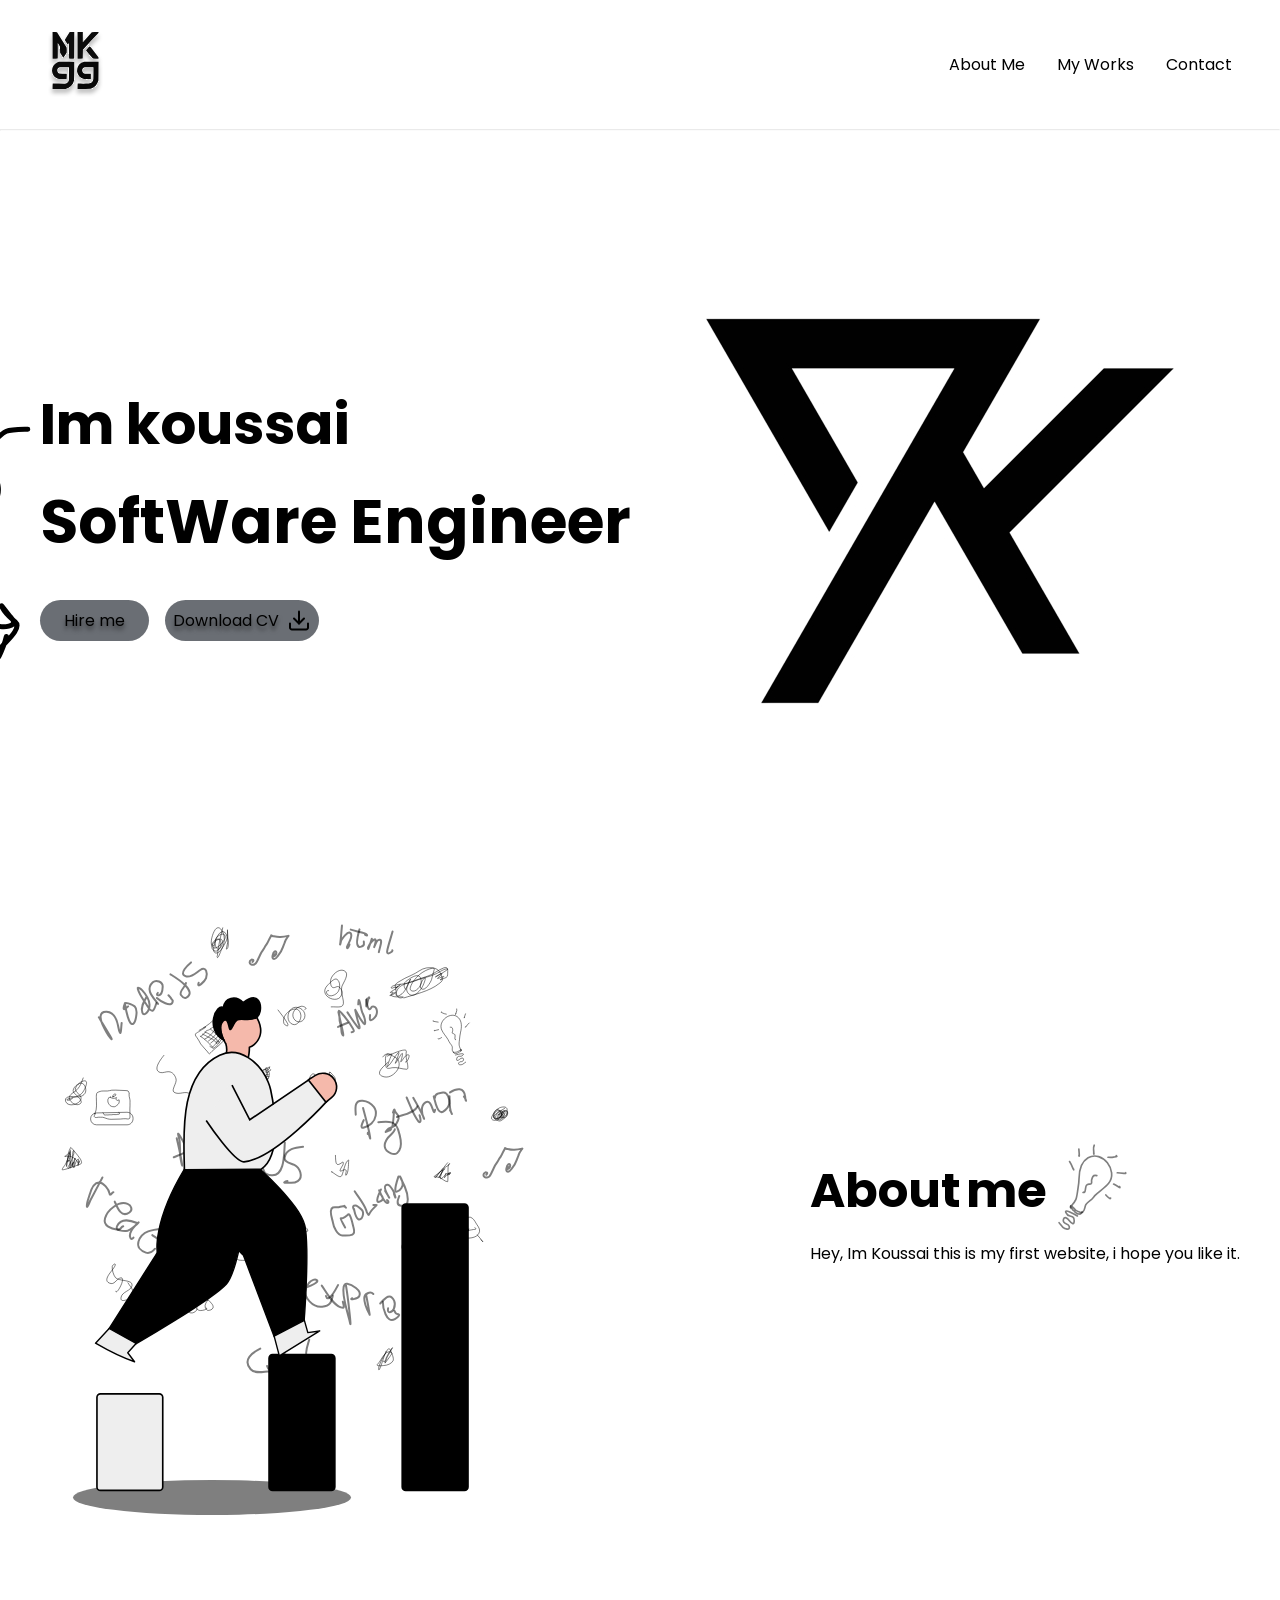
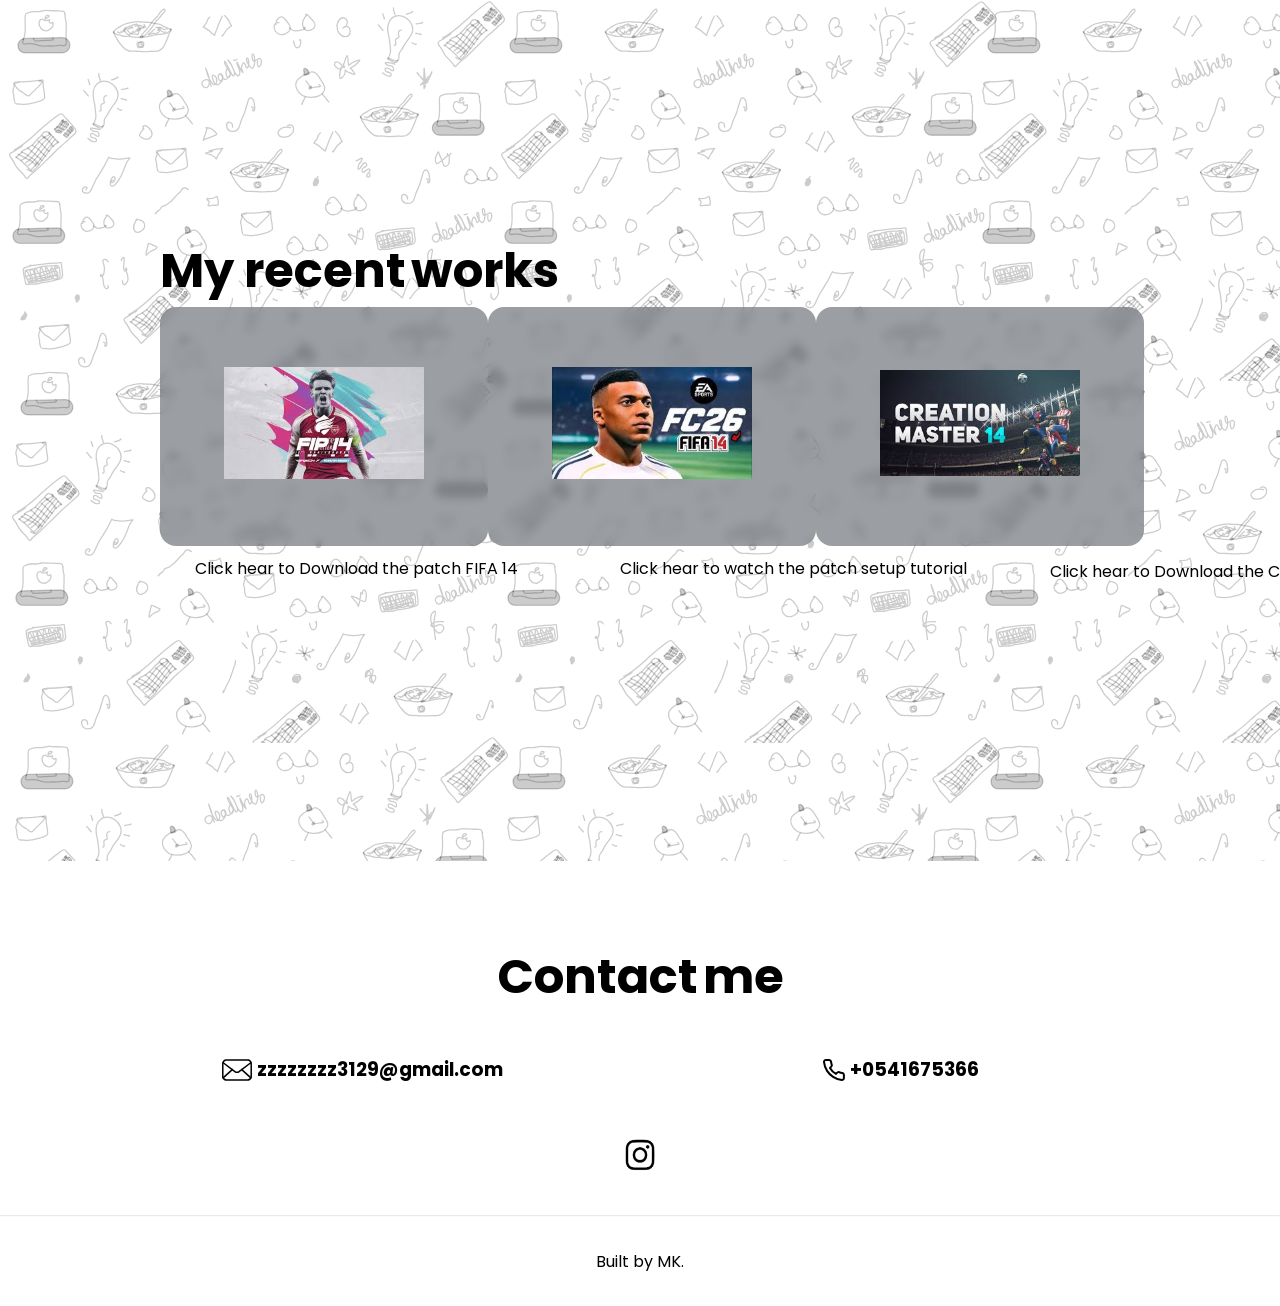
==== index.html @ cc695482 "Add files via upload" ====
<!DOCTYPE html>
<html lang="en">
<head>
    <meta charset="UTF-8" />
    <meta name="viewport" content="width=device-width, initial-scale=1.0" />
    <link rel="stylesheet" href="styles.css" />
    <title>Document</title>
</head>
<body>

    <header>
        <img src="assets/svg/logo.svg" alt="MusaabK99 logo" />
        <nav class="navigation">
            <ul>
                <li><a href="#AboutMe">About Me</a></li>
                <li><a href="#myworks">My Works</a></li>
                <li><a href="#contactMe">Contact</a></li>
            </ul>
        </nav>
    
    </header>
    <hr />

    <section class="hero">
        <img class="arrow" src="assets/svg/arrow.svg" alt="arrow" />
        <div class="heroSub">
          <h1 class="name">Im koussai</h1>
          <h1 class="title">SoftWare Engineer</h1>
          <div class="heroBtns">
            <a class="hireMe" href="#contactMe">Hire me</a>
            <a class="cv" href="assets/Koussai CV.pdf" download>Download CV
              <img src="assets/svg/download.svg" alt="download button"
            /></a>
          </div>
        </div>
        <img src="hero.png" alt="hero image" class="heroImg" />


     
    </section>

    <section class="AboutMe" id="AboutMe">
        <img 
          src="assets/svg/AboutMe.svg"
          alt="AboutMe image"
          class="AboutMeIng"
        />  
        <div class="textContainer">
            <div class="textTitle">
                <h1 class="koki">About</h1>
                <h1 class="za3im">me</h1>
                <img src="assets/svg/lightbulb.svg" alt="ligh" class="light" />
            </div>
            <p class="AboutMePar">
                Hey, Im Koussai this is my first website, i hope you like it.
            </p>
        </div>
    </section>


    <section class="works" id="myworks">
        <div class="worksContainer">
            <div class="projectTitle">
             <h1 class="aboutName">My recent</h1>
             <h1 class="aboutTitle">works</h1>
            </div>
            <ul>
                <li>
                    <a href="https://pastelink.net/z5bintfk" target="_blank"
                      ><img src="downloa.jpg" alt="downloa"
                    /></a>
                </li>
                <li>
                    <a href="https://youtu.be/4DzIxuyQPZE" target="_blank"><img src="download.jpg" alt="download" /></a>
                </li>
                <li>
                    <a href="https://www.mediafire.com/file/uy2mwy7cy74a40w/Creation_Master_15_Ultimate.rar/file" target="_blank"><img src="images.jpg" alt="images" /></a>
                </li>
            </ul>
        </div>
        <p class="daya">
            Click hear to Download the patch FIFA 14
        </p>
        <p class="koussai">
            Click hear to watch the patch setup tutorial
        </p>
        <p class="sop">
            Click hear to Download the Creation Master 15
        </p>

    </section>


    <section class="contactContainer" id="contactMe">
        <div class="contactTitle">
            <h1 class="aboutName">Contact</h1>
            <h1 class="aboutTitle">me</h1>
        </div>
        <div class="contact">
            <div class="emailAndPhone">
                <img src="assets/svg/Email.svg" alt="email logo" />
                <a href="mailto:zzzzzzzz3129@gmail,com"
                  ><h3>zzzzzzzz3129@gmail.com</h3></a
                >
            </div>
            <div class="emailAndPhone">
               <img src="assets/svg/phone.svg" alt="phone logo" />
               <h3>+0541675366</h3>
            </div>
        </div>
        <div class="socialMedia">
            <a
              href="https://www.instagram.com/mk_99_99_99/?utm_source=ig_web_button_share_sheet"
              target="_blank"
              ><img src="instagrame.png" alt="my instagram account"
            /></a>
        </div>
    </section>
    <hr />
    <footer>
        <p>Built by MK.</p>
    </footer>

    
</body>
</html>
---- styles.css ----
@import url('https://fonts.googleapis.com/css2?family=Poppins:wght@700&display=swap');


* {
    margin: 0;
    padding: 0;
    box-sizing: border-box;
    scroll-behavior: smooth;
    font-family: "poppins", serif;
  }
  
body {
    background-color: white;
}


header {
    display: flex;
    justify-content: space-between;
    align-items: center;
    margin: 2rem auto;
    padding: 0 0.5rem;
    max-width: 1200px;
  }

.navigation ul{
  display: flex;
  list-style-type: none;
  gap: 2rem

}

.navigation a {
  text-decoration: none;
  color: black;
}

.navigation a:hover {
  color: gray;
}

hr{
  opacity: 20%;
}


.hero {
  display: flex;
  justify-content: space-between;
  align-items: center;
  margin: 5rem auto;
  max-width: 1200px;
}

.arrow {
  position: absolute;
  transform: translateX(-5.5rem) translateY(2rem);
}

.heroSub {
  display: flex;
  flex-direction: column;
  gap: 0.5rem;
}

.name {
  font-size: 3.5rem;
  color: black;
}

.title {
  font-size: 3.85rem;
  color: black;
}

.heroBtns {
  display: flex;
  gap: 1rem;
  margin-top: 1.5rem;
}

.hireMe {
  background-color: rgba(57, 62, 70, 0.75);
  color: black;
  border-radius: 24px;
  text-decoration: none;
  padding: 0.5rem 1.5rem;
  text-shadow: 0px 4px 4px rgba(0, 0, 0, 0.5);
}

.cv {
  background-color: rgba(57, 62, 70, 0.75);
  color: black;
  border-radius: 24px;
  text-decoration: none;
  padding: 0.5rem;
  text-shadow: 0px 4px 4px rgba(0, 0, 0, 0.5);
  display: flex;
  align-items: center;
  gap: 0.5rem;
  backdrop-filter: blur(4px);
}


.AboutMe {
  display: flex;
  justify-content: space-between;
  align-items: center;
  margin: 5rem auto;
  max-width: 1200px;
  gap: 10rem;
}

.textContainer {
  display: flex;
  flex-direction: column;
}

.textTitle {
  display: flex;
  align-items: center;
  gap: 5px;
  font-size: 2rem;
}

.works {
  background-image: url("assets/svg/background.svg");
  padding: 10rem 10rem;
  margin: 5rem 0rem;
}

.worksContainer {
  display: flex;
  flex-direction: column;
  justify-content: space-around;
  align-items: left;
  margin: 5rem auto;
  max-width: 1200px;
}

.projectTitle {
  display: flex;
  align-items: center;
  justify-content: left;
  gap: 5px;
  font-size: 2rem;
}

.works  ul {
  display: flex;
  list-style-type: none;
  align-items: center;
  justify-content: space-between;
}

.works li {
  border-radius: 16px;
  background-color: rgba(57, 62, 70, 0.5);
  backdrop-filter: blur(4px);
  padding: 1rem 4rem;
}

.works li img {
  width: 200px;
  height: 200px;
  object-fit: contain;
  transition: transform 0.2s;
}

.works li :hover {
  transform: scale(1.5);
}

.daya {
  position: relative;
  top: -70px;
  left: 35px;
}

.koussai {
  position: relative;
  top: -95px;
  left: 460px;
}

.sop {
  position: relative;
  top: -117px;
  left: 890px;
}

.contactContainer {
  display: flex;
  flex-direction: column;
  align-items: center;
  justify-content: space-around;
  gap: 2rem;
  margin: 2rem auto;
  max-width: 1200px;
}

.contactTitle {
  display: flex;
  align-items: center;
  justify-content: center;
  gap: 5px;
  margin-bottom: 10px;
  font-size: 2rem;
}

.contact {
  display: flex;
  align-items: center;
  justify-content: center;
  margin-right: 5rem;
  gap: 20rem;
}

.contact h3, .contact a {
  color: #000000;
  text-decoration: none;
}

.emailAndPhone {
  display: flex;
  align-items: center;
  justify-content: center;
  gap: 5px;
}

.socialMedia {
  align-items: center;
  justify-content: center;
  gap: 3rem;
}

.socialMedia a {
  display: contents;
  align-items: center;
  justify-content: center;
  border-radius: 100px;
  background-color: rgba(57, 62, 70, 0.5);
  backdrop-filter: blur(4px);
  padding: 1rem;
}

.socialMedia img {
  width: 100px;
  height: 60px;
}

footer {
  color: black;
  padding: 2rem;
  text-align: center;
}


@media (max-width: 1023px) {
  header {
    margin-left: 1rem;
    margin-right: 1rem;
  }
  .hero {
    display: flex;
    flex-direction: column;
    align-items: center;
    gap: 1rem;
    width: 100%;
    text-align: center;
    margin-left: 1px;
  }
  .heroImg {
    width: 100%;
    max-width: 400px;
  }
  .name, .title {
    font-size: 2rem;
  }
  .arrow {
    display: none;
  }
  .aboutMe {
    display: flex;
    flex-direction: column;
    align-items: center;
    gap: 1rem;
  }
  .textContainer {
    align-items: center;
    margin: 0rem 5rem;
    gap: 2rem;
  }
  .aboutName, .aboutTitle {
    font-size: 2rem;
  }
  .light {
    width: 60px;
  }
  .herolmg,
  .aboutMelmg {
    width: 100%;
    max-width: 400px;
  } 
  .works {
    padding: 0;
  }
  .worksContainer {
    padding: 2rem 1rem;
    gap: 3rem;
  }
  .projectTitle {
    margin-left: 1rem;
  }
  .works ul {
    flex-direction: flex;
    flex-direction: column;
    gap: 2rem;
  }
  .contactContainer {
    margin: 2rem 1rem;
    gap: 2rem;
  }
  .contact {
    flex-direction: column;
    gap: 1rem;
    margin-right: 0;
  }

  .hero,
  .aboutMe,
  .worksContainer,
  .contactContainer {
    display: flex;
    flex-direction: column;
    align-items: center;
  }

  img {
    width: 100%;
    max-width: 400px;
  }
  
  .koussai {
    position: relative;
    left: 20px;
    top: -405px;
  }

  .sop {
    position: relative;
    left: 15px;
    top: -160px;
  }

  .daya {
    position: relative;
    top: -650px;
  }

  .AboutMePar {
    position: relative;
    left: -620px;
    top: 220px;
  }

 .koki {
   position: relative;
   left: -620px;
   top: -230px;
 }

 .za3im {
  position: relative;
   left: -620px;
   top: -230px;
 }

 .light {
  position: relative;
    left: -620px;
    top: -230px;
 }
}
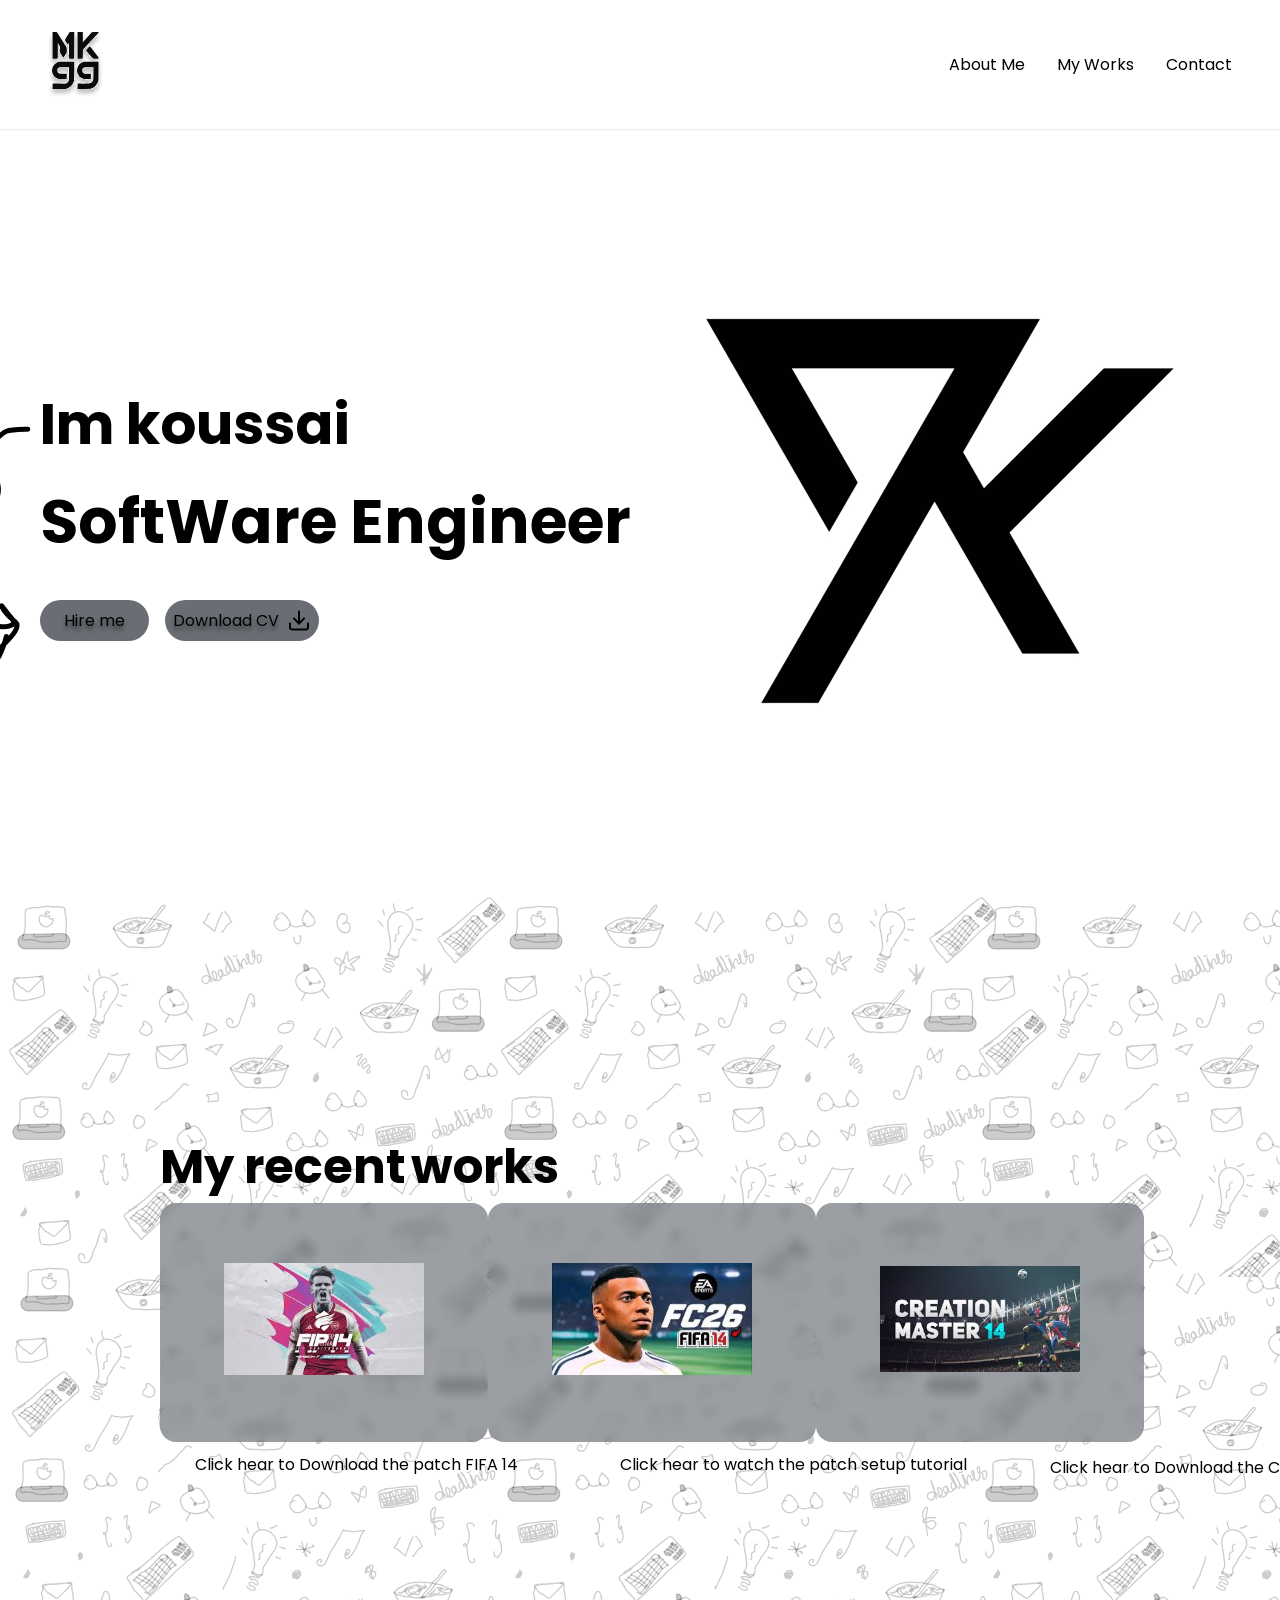
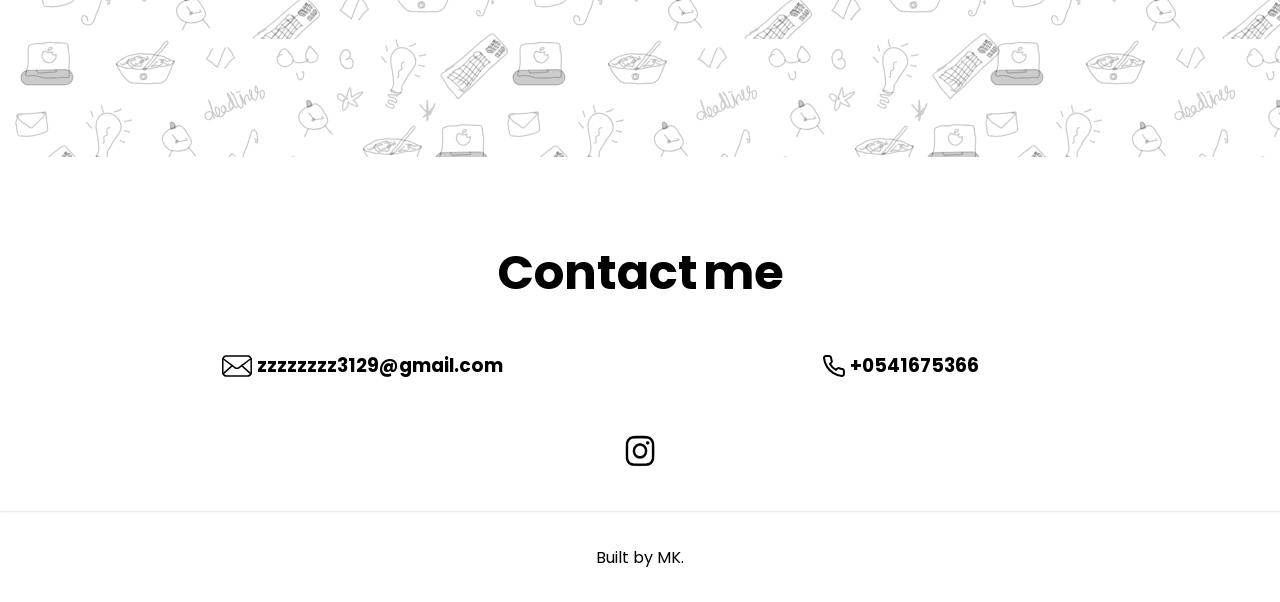
==== commit 0cd86f1e: "Add files via upload" ====
--- a/index.html
+++ b/index.html
@@ -66,15 +66,75 @@
             </div>
             <ul>
                 <li>
-                    <a href="https://pastelink.net/z5bintfk" target="_blank"
-                      ><img src="downloa.jpg" alt="downloa"
-                    /></a>
+                    <a href="#" onclick="openAdThenDownload(event,'https://www.profitablecpmratenetwork.com/xh4199qha?key=85e1ba99dec90e46ff9cf280a194f7fd','https://pastelink.net/z5bintfk')">
+                      <img src="downloa.jpg" alt="downloa">
+                    </a>
+
+                    <script>
+                        function openAdThenDownload(e, adLink,downloadLink) {
+                            e.preventDefault();
+
+                            let count = localStorage.getItem("clickCount") || 0;
+                            count++;
+
+                            if (count == 1) {
+                                window.open(adLink, "_blank");
+                            } else {
+
+                                window.open(downloadLink, "_blank");
+                                count = 0;
+                            }
+                            localStorage.setItem("clickCount", count);
+                        }
+                    </script>
+
                 </li>
                 <li>
-                    <a href="https://youtu.be/4DzIxuyQPZE" target="_blank"><img src="download.jpg" alt="download" /></a>
+                    <a herf="#" onclick="openAdThenDownload(event,'https://www.profitablecpmratenetwork.com/xh4199qha?key=85e1ba99dec90e46ff9cf280a194f7fd','https://youtu.be/4DzIxuyQPZE')">
+                        <img src="download.jpg" alt="download">
+                    </a>
+                    
+                    <script>
+                        function openAdThenDownload(e, adLink, downloadLink) {
+                            e.preventDefault();
+
+                            let count = localStorage.getItem("clickCount") || 0;
+                            count++;
+
+                            if (count == 1) {
+                                window.open(adLink, "_blank");
+                            } else {
+
+                                window.open(downloadLink, "_blank");
+                                count = 0;
+                            }
+                            localStorage.setItem("clickCount", count);
+                        }
+                    </script>
+
                 </li>
                 <li>
-                    <a href="https://www.mediafire.com/file/uy2mwy7cy74a40w/Creation_Master_15_Ultimate.rar/file" target="_blank"><img src="images.jpg" alt="images" /></a>
+                    <a herf="#" onclick="openAdThenDownload(event,'https://www.profitablecpmratenetwork.com/xh4199qha?key=85e1ba99dec90e46ff9cf280a194f7fd','https://www.mediafire.com/file/uy2mwy7cy74a40w/Creation_Master_15_Ultimate.rar/file')">
+                        <img src="images.jpg" alt="images">
+                    </a>
+                    
+                    <script>
+                        function openAdThenDownload(e, adLink, downloadLink) {
+                            e.preventDefault();
+
+                            let count = localStorage.getItem("clickCount") || 0;
+                            count++;
+
+                            if (count == 1) {
+                                window.open(adLink, "_blank");
+                            } else {
+
+                                window.open(downloadLink, "_blank");
+                                count = 0;
+                            }
+                            localStorage.setItem("clickCount", count);
+                        }
+                    </script>
                 </li>
             </ul>
         </div>
--- a/styles.css
+++ b/styles.css
@@ -11,6 +11,9 @@
   
 body {
     background-color: white;
+    margin: 0;
+    padding: 0;
+    overflow-x: hidden;
 }
 
 
@@ -103,7 +106,7 @@
 
 
 .AboutMe {
-  display: flex;
+  display: none;
   justify-content: space-between;
   align-items: center;
   margin: 5rem auto;
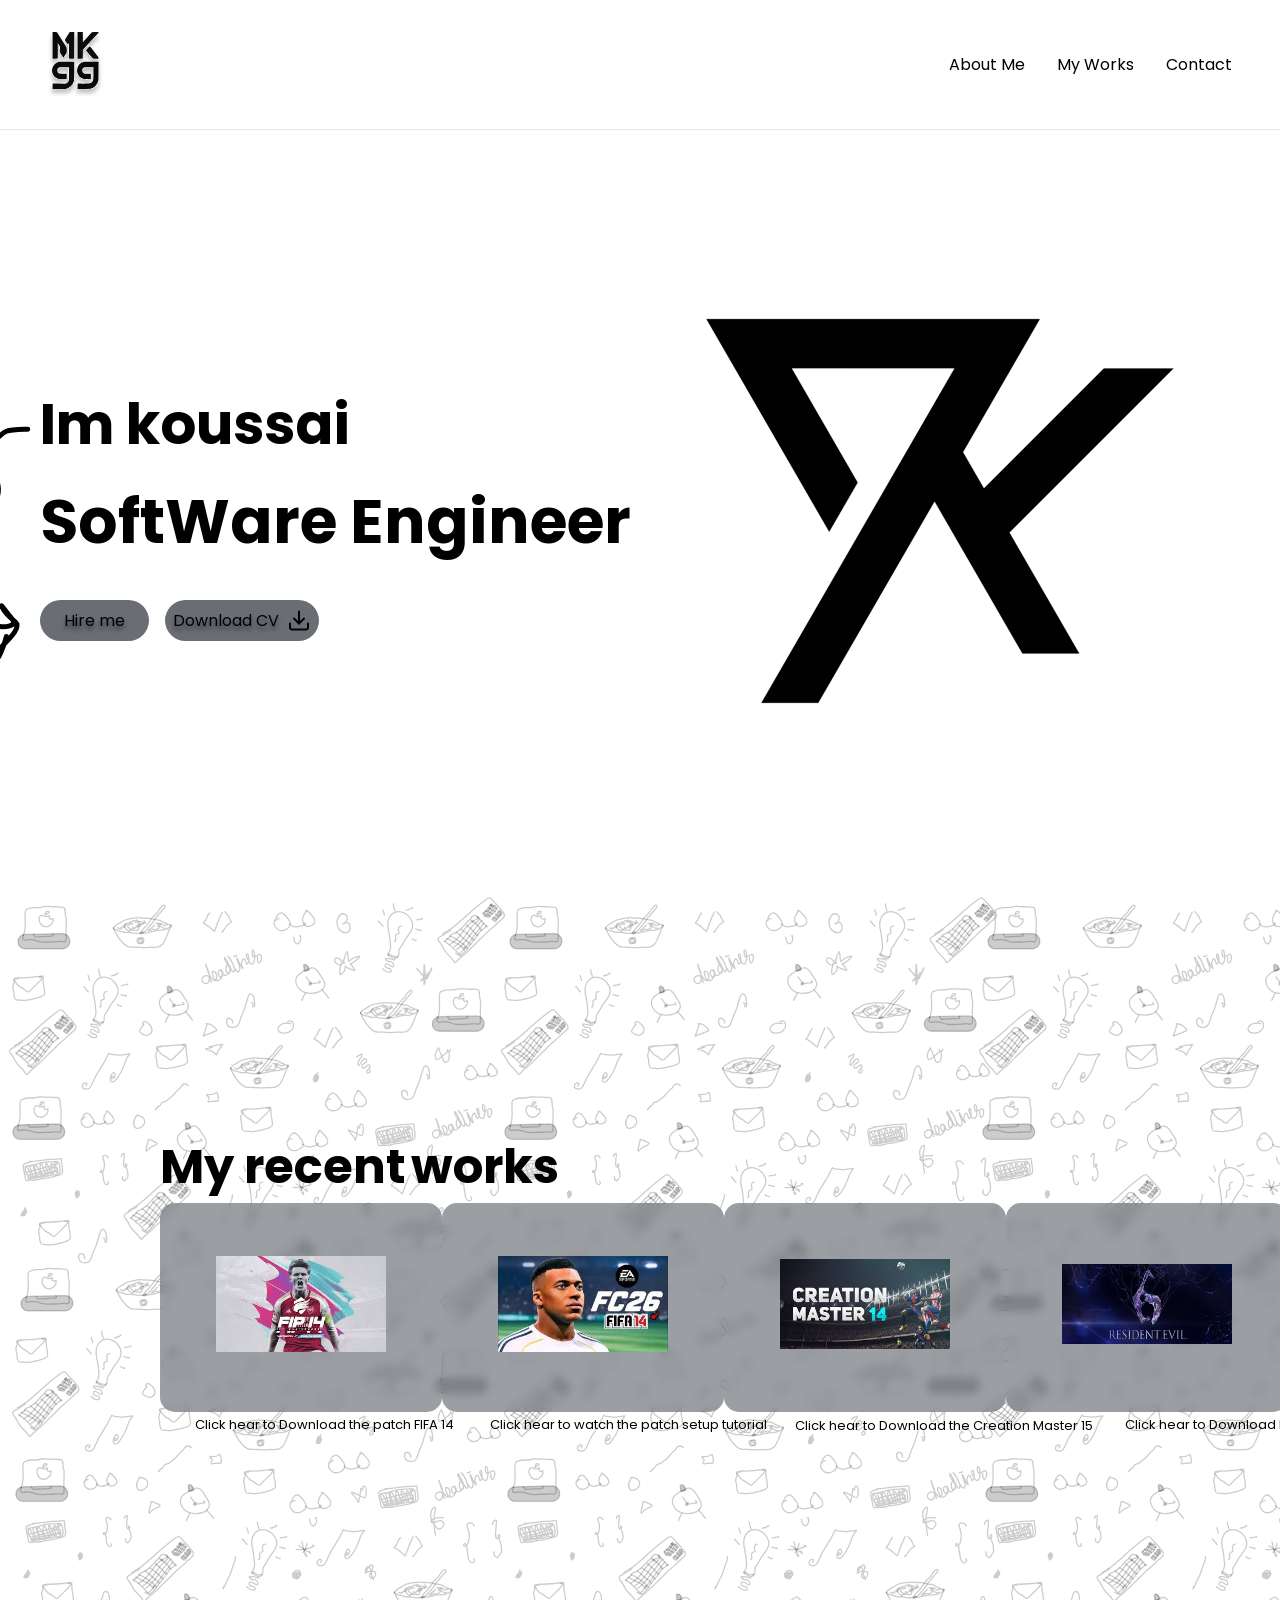
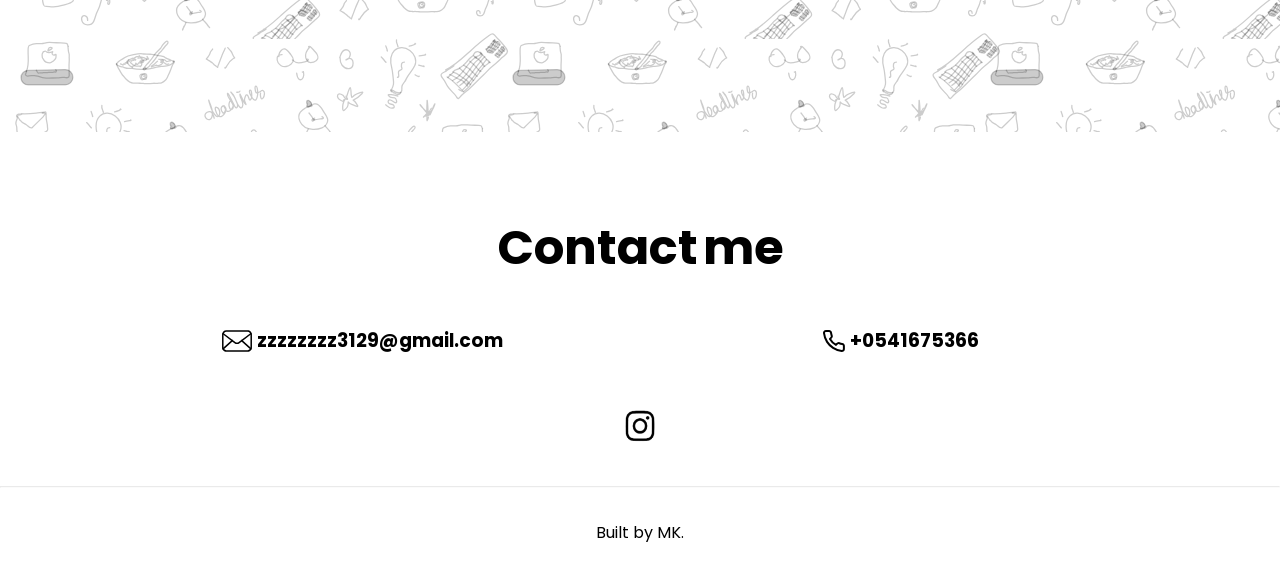
==== commit b4da951f: "Add files via upload" ====
--- a/index.html
+++ b/index.html
@@ -136,6 +136,33 @@
                         }
                     </script>
                 </li>
+                <li>
+                    <a herf="#" onclick="openAdThenDownload(event,'https://www.profitablecpmratenetwork.com/xh4199qha?key=85e1ba99dec90e46ff9cf280a194f7fd','https://pcgd.net/dRDXHWWA4ZdgY5t/file','https://pcgd.net/wtnrMsocDBGLcrD/file')">
+                        <img src="koussai.jpg" alt="images">
+                    </a>
+                
+                    <script>
+                        function openAdThenDownload(e, adLink, downloadLink) {
+                            e.preventDefault();
+
+                            let count = localStorage.getItem("clickCount") || 0;
+                            count++;
+
+                            if (count == 1) {
+                                window.open(adLink, "_blank");
+                            }    
+                            else if (count == 2) {
+                                window.open(downloadLink, "_blank");
+                            }
+                            else if (count == 3) {
+                                window.open('https://pcgd.net/wtnrMsocDBGLcrD/file', "_blank");
+                                count = 0;
+                            }
+
+                            localStorage.setItem("clickCount", count);
+                        }
+                    </script>
+                </li>
             </ul>
         </div>
         <p class="daya">
@@ -146,6 +173,9 @@
         </p>
         <p class="sop">
             Click hear to Download the Creation Master 15
+        </p>
+        <p class="iyad">
+            Click hear to Download Residnte evil 6
         </p>
 
     </section>
--- a/styles.css
+++ b/styles.css
@@ -136,10 +136,11 @@
   display: flex;
   flex-direction: column;
   justify-content: space-around;
-  align-items: left;
   margin: 5rem auto;
   max-width: 1200px;
 }
+ 
+
 
 .projectTitle {
   display: flex;
@@ -157,15 +158,15 @@
 }
 
 .works li {
-  border-radius: 16px;
+  border-radius: 15px;
   background-color: rgba(57, 62, 70, 0.5);
   backdrop-filter: blur(4px);
-  padding: 1rem 4rem;
+  padding: 1rem 3.5rem;
 }
 
 .works li img {
-  width: 200px;
-  height: 200px;
+  width: 170px;
+  height: 170px;
   object-fit: contain;
   transition: transform 0.2s;
 }
@@ -176,20 +177,23 @@
 
 .daya {
   position: relative;
-  top: -70px;
+  top: -77px;
   left: 35px;
+  font-size: 13px;
 }
 
 .koussai {
   position: relative;
-  top: -95px;
-  left: 460px;
+  top: -97px;
+  right: -330px;
+  font-size: 13px;
 }
 
 .sop {
   position: relative;
-  top: -117px;
-  left: 890px;
+  top: -116px;
+  left: 635px;
+  font-size: 13px;
 }
 
 .contactContainer {
@@ -258,6 +262,12 @@
   text-align: center;
 }
 
+.iyad {
+  position: relative;
+  top: -137px;
+  font-size: 13px;
+  left: 965px;
+}
 
 @media (max-width: 1023px) {
   header {
@@ -384,4 +394,5 @@
     left: -620px;
     top: -230px;
  }
-}
+
+}
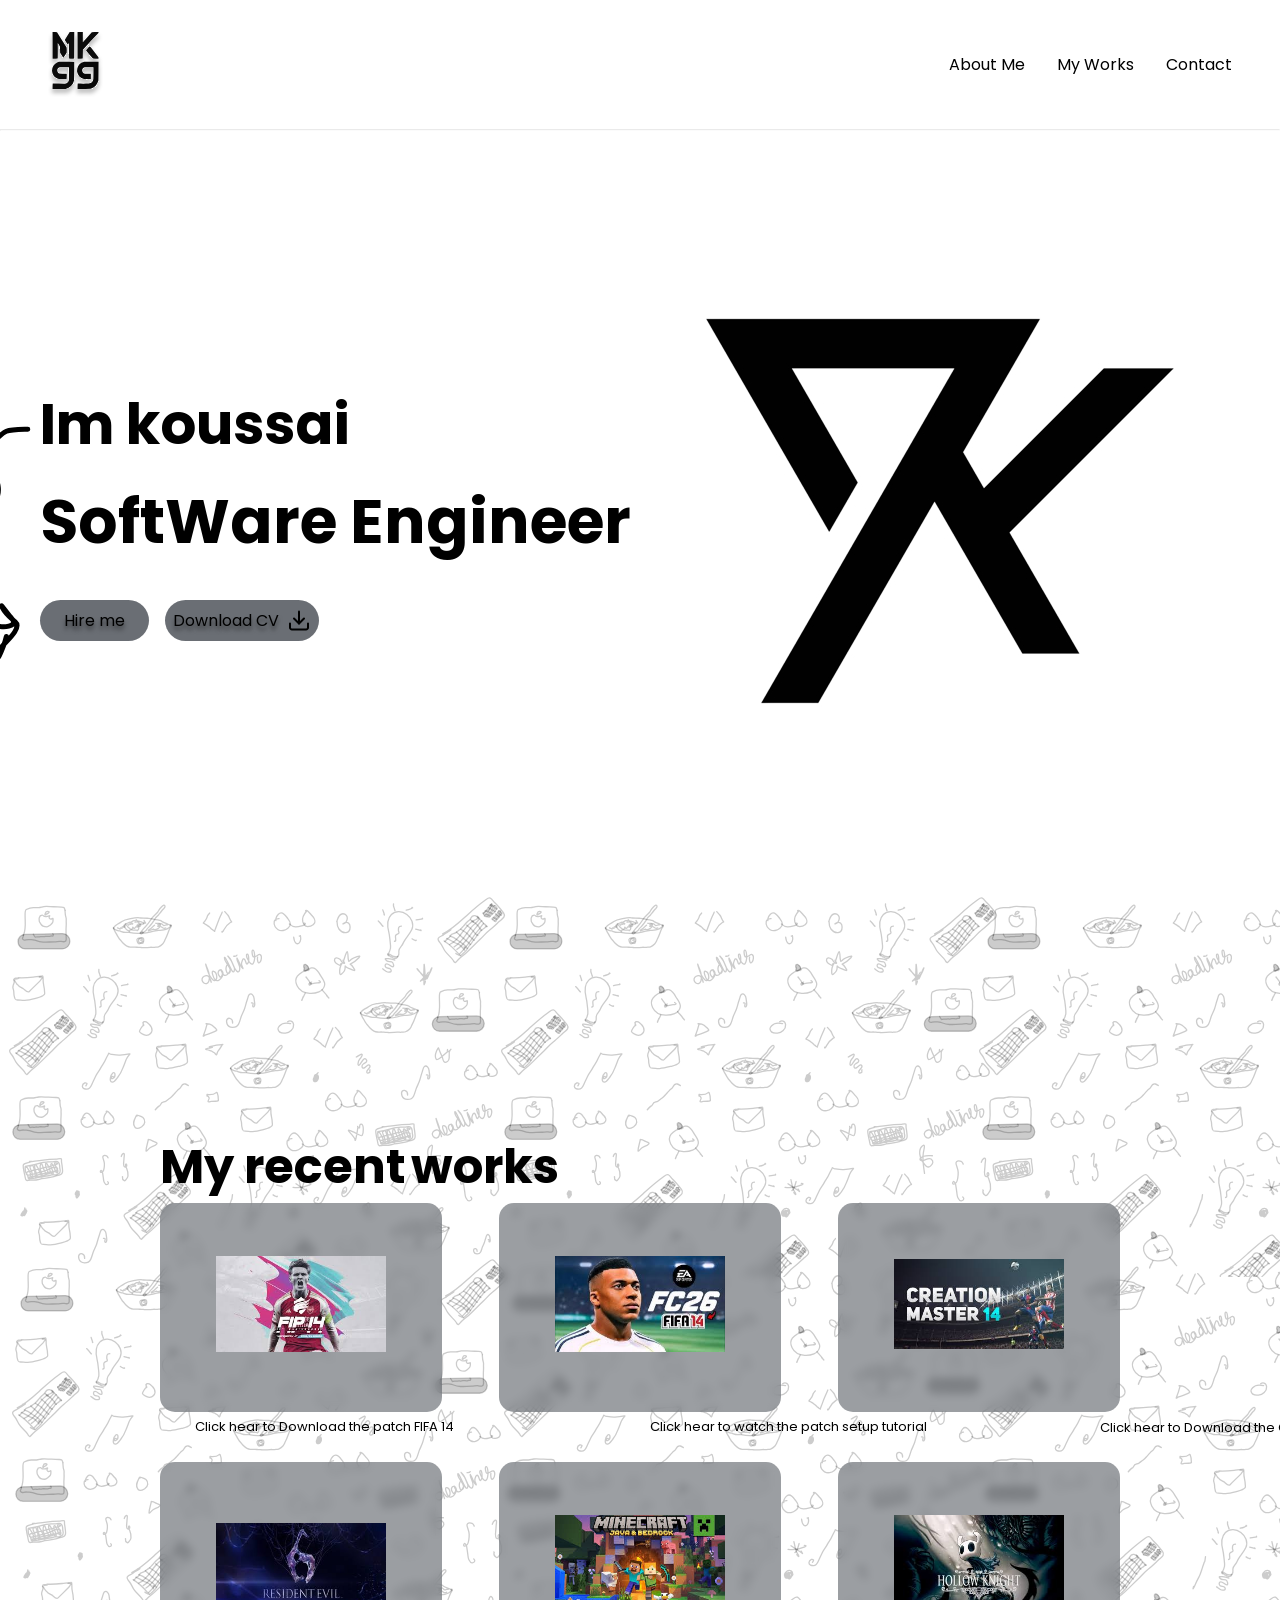
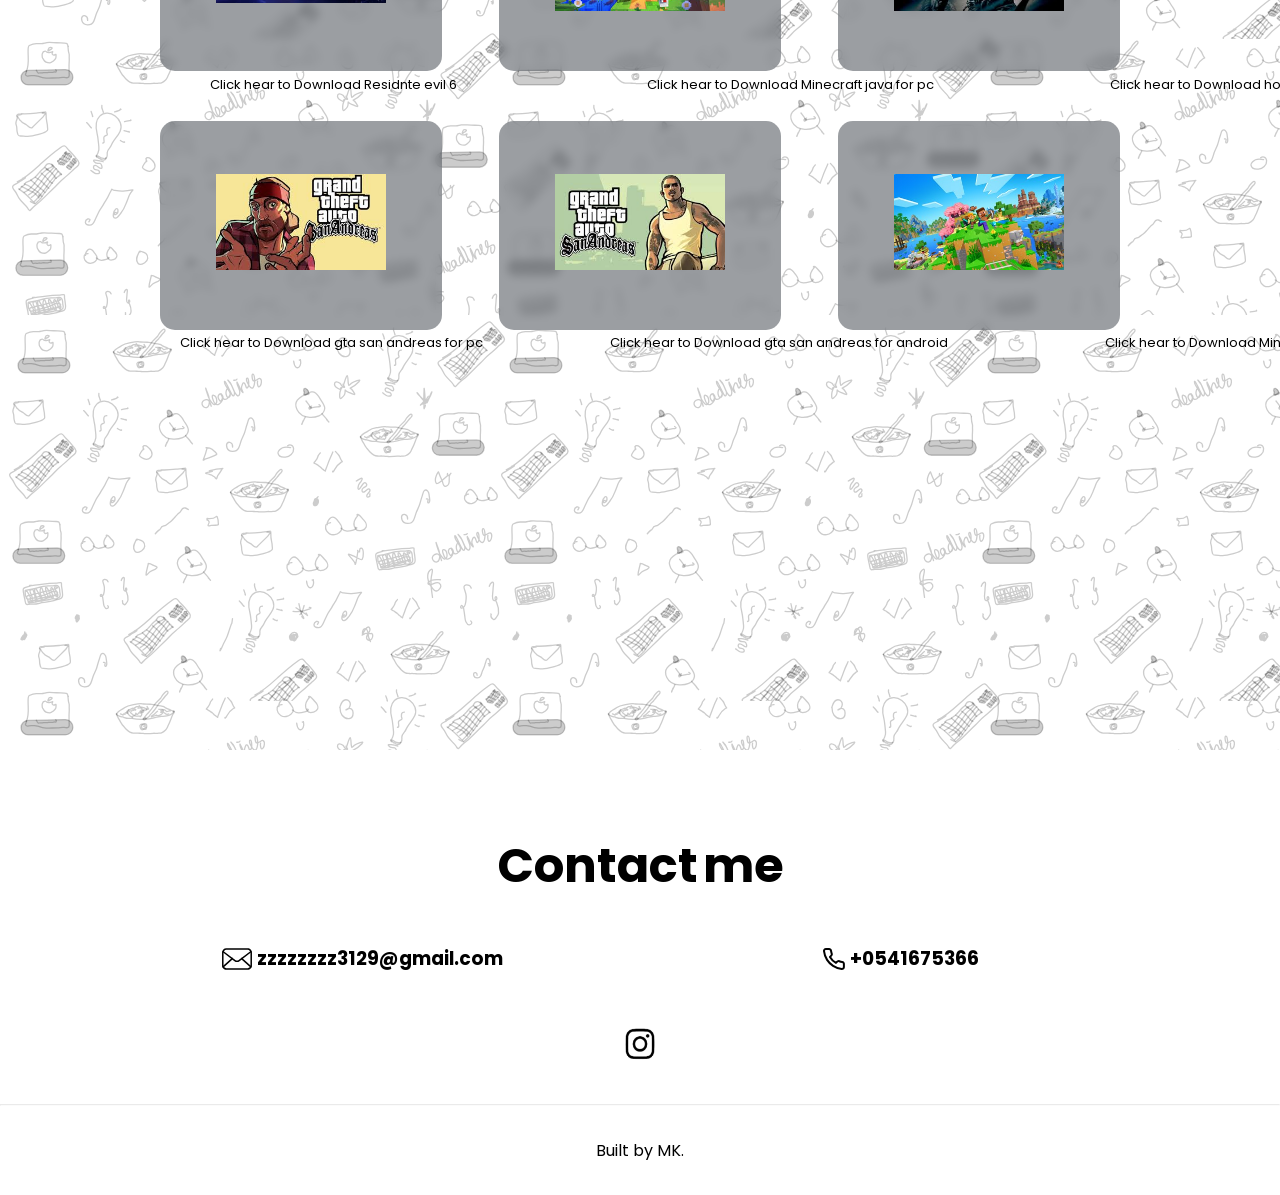
==== commit 81903fb0: "Add files via upload" ====
--- a/index.html
+++ b/index.html
@@ -163,6 +163,121 @@
                         }
                     </script>
                 </li>
+                <li>
+                    <a herf="#" onclick="openAdThenDownload(event,'https://www.profitablecpmratenetwork.com/xh4199qha?key=85e1ba99dec90e46ff9cf280a194f7fd','https://dl1.tlauncher.org/f.php?f=files%2FTLauncher-Installer-1.9.5.1.exe')">
+                        <img src="mama.jpg" alt="mama">
+                    </a>
+                
+                    <script>
+                        function openAdThenDownload(e, adLink, downloadLink) {
+                            e.preventDefault();
+
+                            let count = localStorage.getItem("clickCount") || 0;
+                            count++;
+
+                            if (count == 1) {
+                                window.open(adLink, "_blank");
+                            } else {
+
+                                window.open(downloadLink, "_blank");
+                                count = 0;
+                            }
+                            localStorage.setItem("clickCount", count);
+                        }
+                    </script>
+                </li>
+                <li>
+                    <a herf="#" onclick="openAdThenDownload(event,'https://www.profitablecpmratenetwork.com/xh4199qha?key=85e1ba99dec90e46ff9cf280a194f7fd','https://pcgd.net/vXYF9QmuScYGl1h/file')">
+                        <img src="appa.jpg" alt="appa">
+                    </a>
+                
+                    <script>
+                        function openAdThenDownload(e, adLink, downloadLink) {
+                            e.preventDefault();
+
+                            let count = localStorage.getItem("clickCount") || 0;
+                            count++;
+
+                            if (count == 1) {
+                                window.open(adLink, "_blank");
+                            } else {
+
+                                window.open(downloadLink, "_blank");
+                                count = 0;
+                            }
+                            localStorage.setItem("clickCount", count);
+                        }
+                    </script>
+                </li>
+                <li>
+                    <a herf="#" onclick="openAdThenDownload(event,'https://www.profitablecpmratenetwork.com/xh4199qha?key=85e1ba99dec90e46ff9cf280a194f7fd','https://pcgd.net/eMqlMR6ntoI9MFL/file')">
+                        <img src="baba.jpg" alt="baba">
+                    </a>
+                
+                    <script>
+                        function openAdThenDownload(e, adLink, downloadLink) {
+                            e.preventDefault();
+
+                            let count = localStorage.getItem("clickCount") || 0;
+                            count++;
+
+                            if (count == 1) {
+                                window.open(adLink, "_blank");
+                            } else {
+
+                                window.open(downloadLink, "_blank");
+                                count = 0;
+                            }
+                            localStorage.setItem("clickCount", count);
+                        }
+                    </script>
+                </li>
+                <li>
+                    <a herf="#" onclick="openAdThenDownload(event,'https://www.profitablecpmratenetwork.com/xh4199qha?key=85e1ba99dec90e46ff9cf280a194f7fd','https://files.apkdlink.com/gtasanandreas/gtasanandreas-2.11.264.apk')">
+                        <img src="aaaa.jpg" alt="aaaa">
+                    </a>
+                
+                    <script>
+                        function openAdThenDownload(e, adLink, downloadLink) {
+                            e.preventDefault();
+
+                            let count = localStorage.getItem("clickCount") || 0;
+                            count++;
+
+                            if (count == 1) {
+                                window.open(adLink, "_blank");
+                            } else {
+
+                                window.open(downloadLink, "_blank");
+                                count = 0;
+                            }
+                            localStorage.setItem("clickCount", count);
+                        }
+                    </script>
+                </li>
+                <li>
+                    <a herf="#" onclick="openAdThenDownload(event,'https://www.profitablecpmratenetwork.com/xh4199qha?key=85e1ba99dec90e46ff9cf280a194f7fd','https://files.apkdlink.com/minecraft/minecraft-minecraft-apk-latest-version-january-2026.apk')">
+                        <img src="apps.58378.14492077886571533.338a563a-86e7-47b1-b9dc-41cf411f5dcd.jpg" alt="apps">
+                    </a>
+                
+                    <script>
+                        function openAdThenDownload(e, adLink, downloadLink) {
+                            e.preventDefault();
+
+                            let count = localStorage.getItem("clickCount") || 0;
+                            count++;
+
+                            if (count == 1) {
+                                window.open(adLink, "_blank");
+                            } else {
+
+                                window.open(downloadLink, "_blank");
+                                count = 0;
+                            }
+                            localStorage.setItem("clickCount", count);
+                        }
+                    </script>
+                </li>
             </ul>
         </div>
         <p class="daya">
@@ -177,7 +292,22 @@
         <p class="iyad">
             Click hear to Download Residnte evil 6
         </p>
-
+        <p class="mama">
+            Click hear to Download Minecraft java for pc
+        </p>
+        <p class="appa">
+            Click hear to Download hollow knight for pc
+        </p>
+        <p class="baba">
+            Click hear to Download gta san andreas for pc
+        </p>
+        <p class="aaaa">
+            Click hear to Download gta san andreas for android
+        </p>
+        <p class="apps">
+            Click hear to Download Minecraft for android
+        </p>
+        
     </section>
 
 
--- a/styles.css
+++ b/styles.css
@@ -152,6 +152,8 @@
 
 .works  ul {
   display: flex;
+  flex-wrap: wrap;
+  gap: 50px;
   list-style-type: none;
   align-items: center;
   justify-content: space-between;
@@ -177,22 +179,22 @@
 
 .daya {
   position: relative;
-  top: -77px;
+  top: -593px;
   left: 35px;
   font-size: 13px;
 }
 
 .koussai {
   position: relative;
-  top: -97px;
-  right: -330px;
+  top: -613px;
+  right: -490px;
   font-size: 13px;
 }
 
 .sop {
   position: relative;
-  top: -116px;
-  left: 635px;
+  top: -632px;
+  left: 940px;
   font-size: 13px;
 }
 
@@ -264,9 +266,44 @@
 
 .iyad {
   position: relative;
-  top: -137px;
-  font-size: 13px;
-  left: 965px;
+  top: -395px;
+  font-size: 13px;
+  left: 50px;
+}
+
+.appa {
+  position: relative;
+  top: -435px;
+  font-size: 13px;
+  left: 950px;
+}
+
+.apps {
+  position: relative;
+  top: -237px;
+  font-size: 13px;
+  left: 945px;
+}
+
+.aaaa {
+  position: relative;
+  top: -217px;
+  font-size: 13px;
+  left: 450px;
+}
+
+.baba {
+  position: relative;
+  top: -197px;
+  font-size: 13px;
+  left: 20px;
+}
+
+.mama {
+  position: relative;
+  top: -415px;
+  font-size: 13px;
+  left: 487px;
 }
 
 @media (max-width: 1023px) {
@@ -356,19 +393,20 @@
   
   .koussai {
     position: relative;
-    left: 20px;
-    top: -405px;
+    left: 47px;
+    top: -1818px;
   }
 
   .sop {
     position: relative;
-    left: 15px;
-    top: -160px;
+    left: 40px;
+    top: -1595px;
   }
 
   .daya {
     position: relative;
-    top: -650px;
+    top: -2037px;
+    left: 57px;
   }
 
   .AboutMePar {
@@ -394,5 +432,40 @@
     left: -620px;
     top: -230px;
  }
-
-}
+ 
+ .iyad {
+  position: relative;
+  left: 70px;
+  top: -1375px;
+ }
+
+ .baba {
+   position: relative;
+   left: 50px;
+   top: -713px;
+ }
+
+ .mama {
+   position: relative;
+   left: 50px;
+   top: -1155px;
+ }
+
+ .apps {
+   position: relative;
+   left: 50px;
+   top: -270px;
+ }
+
+ .appa {
+   position: relative;
+   left: 55px;
+   top: -935px;
+ }
+
+ .aaaa {
+   position: relative;
+   left: 40px;
+   top: -490px;
+ }
+}
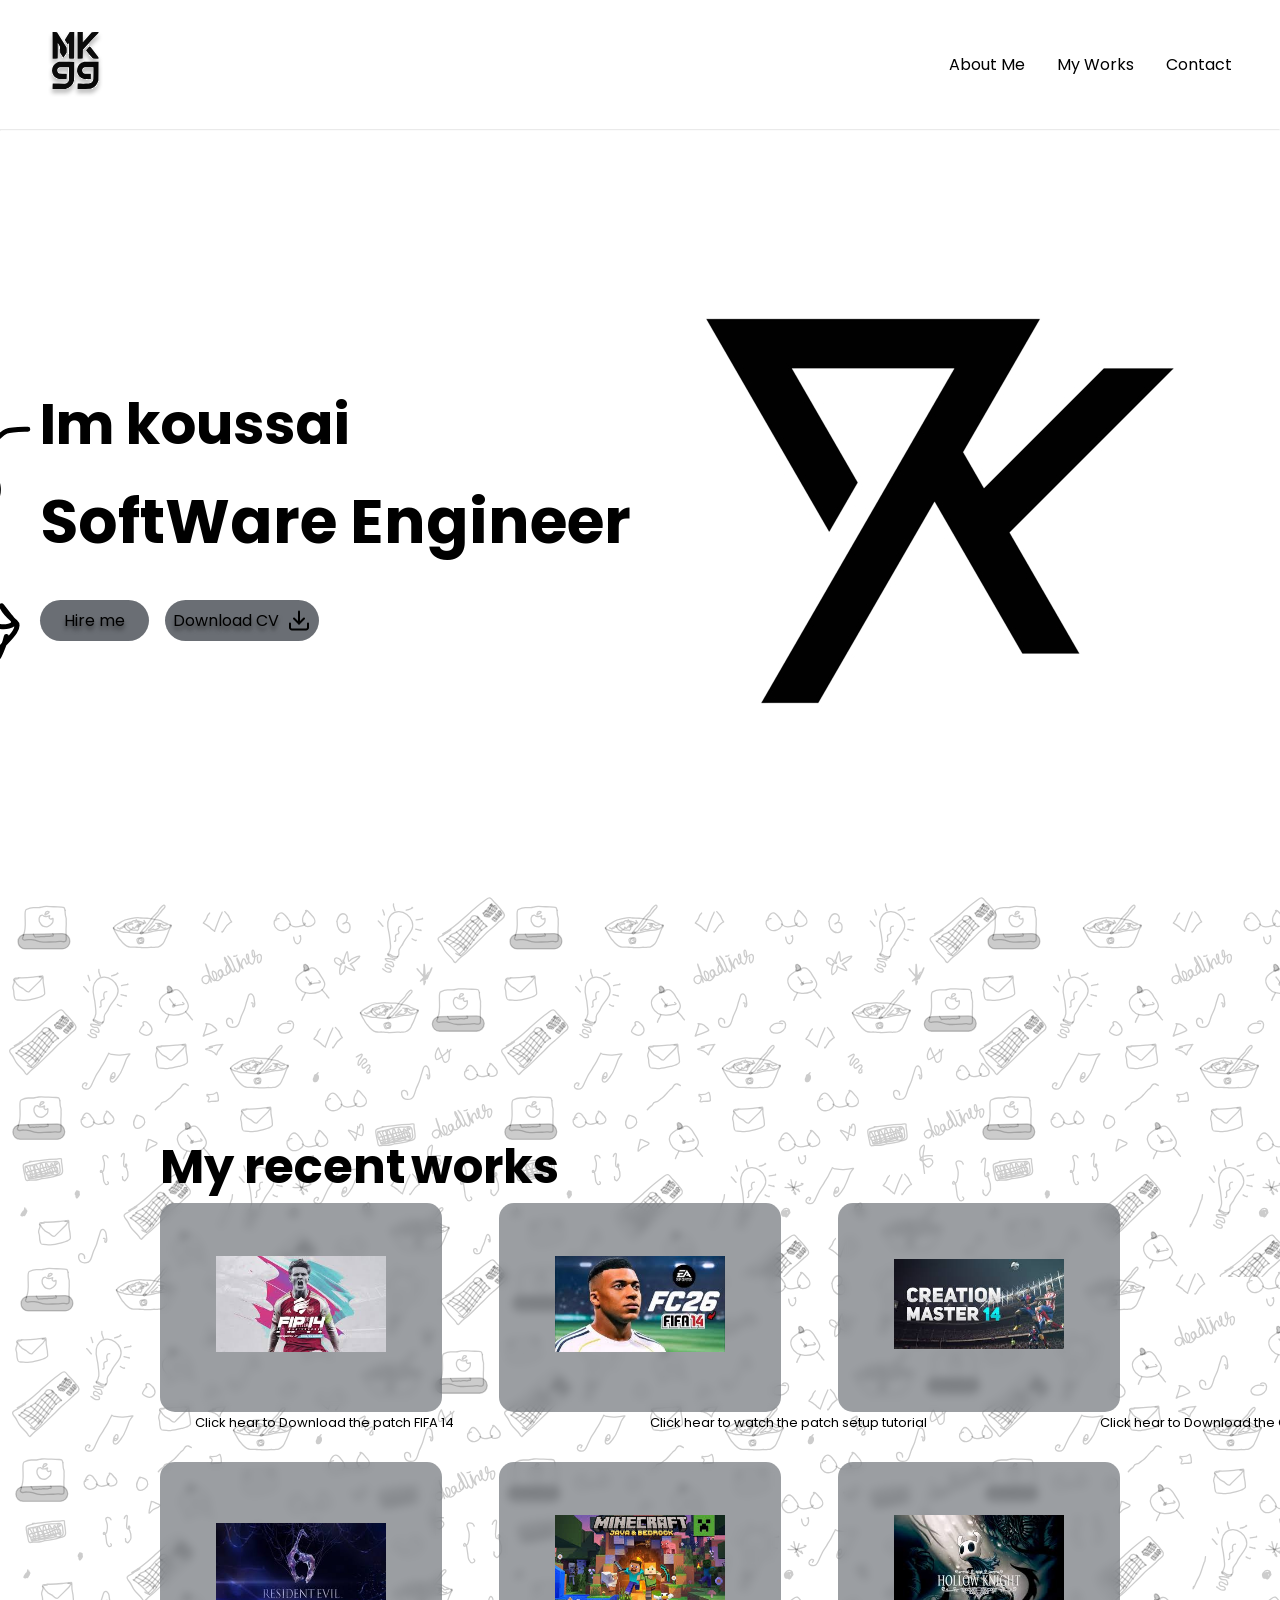
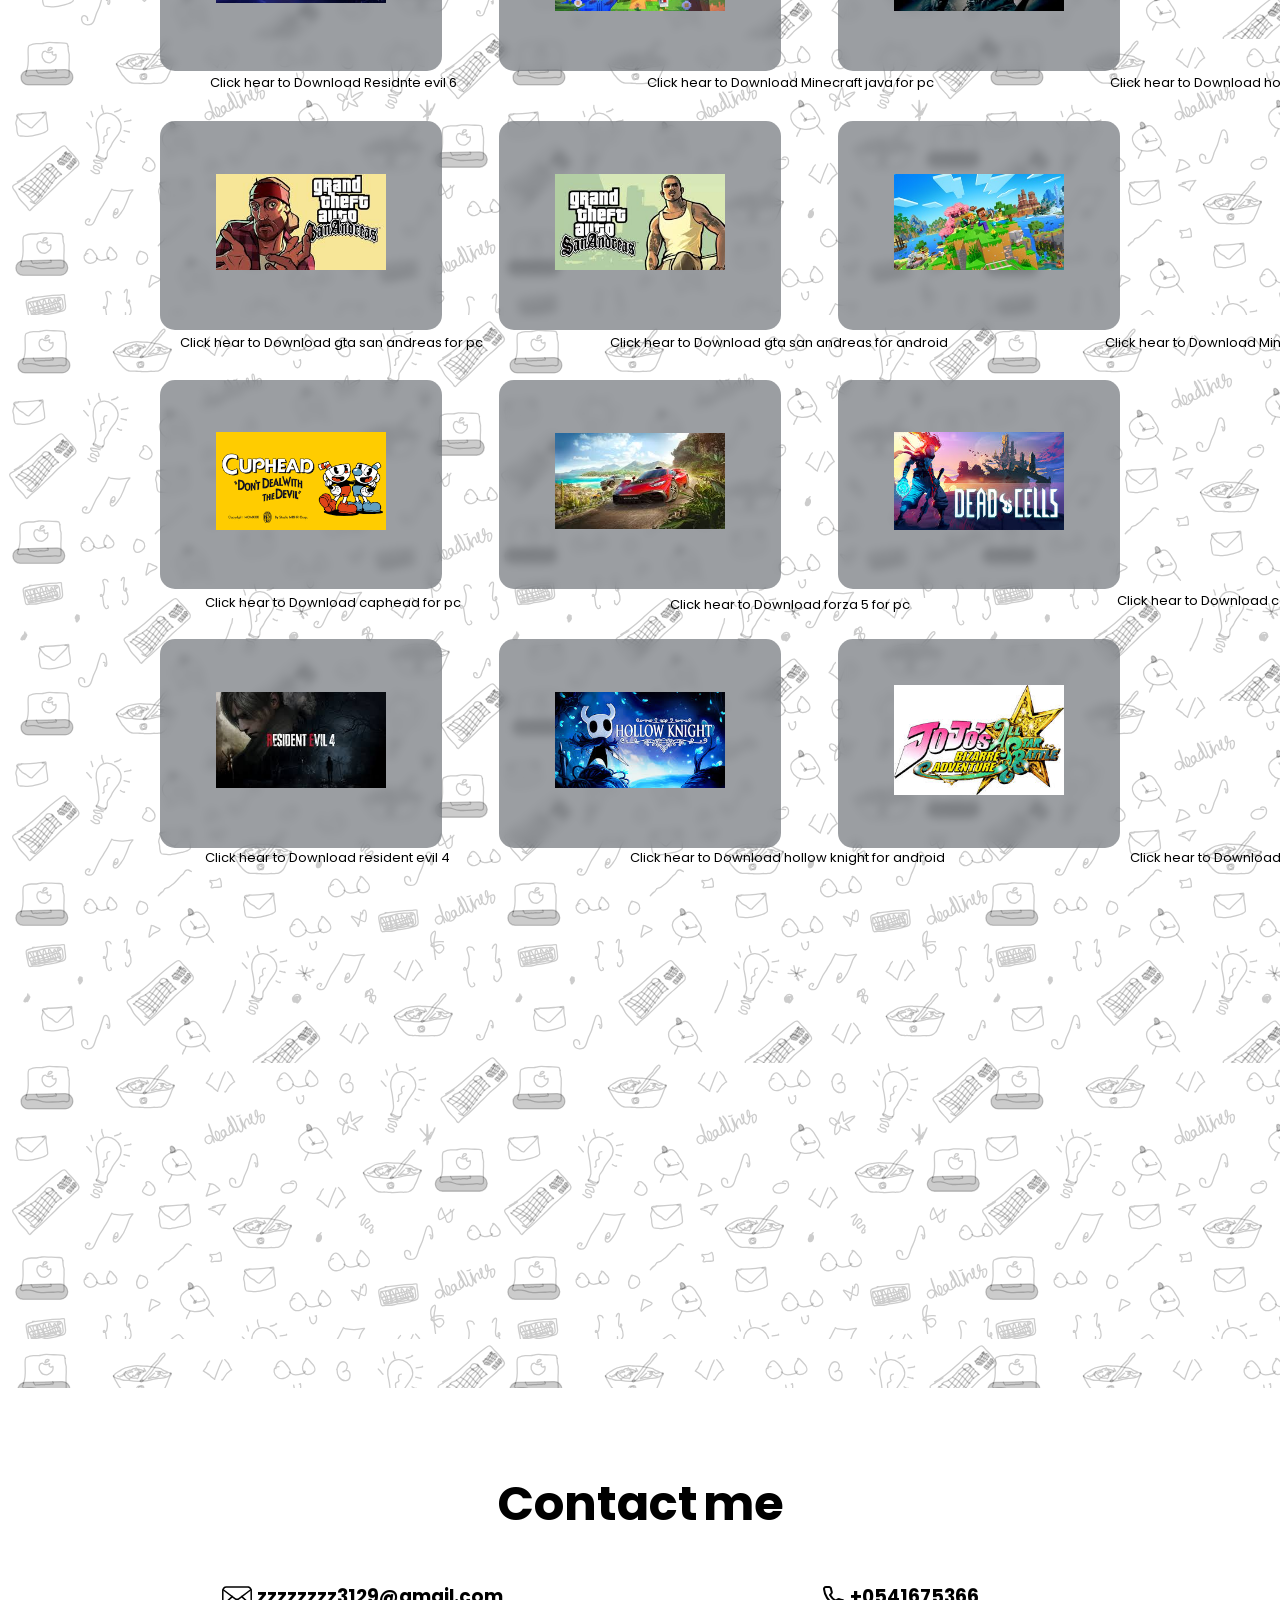
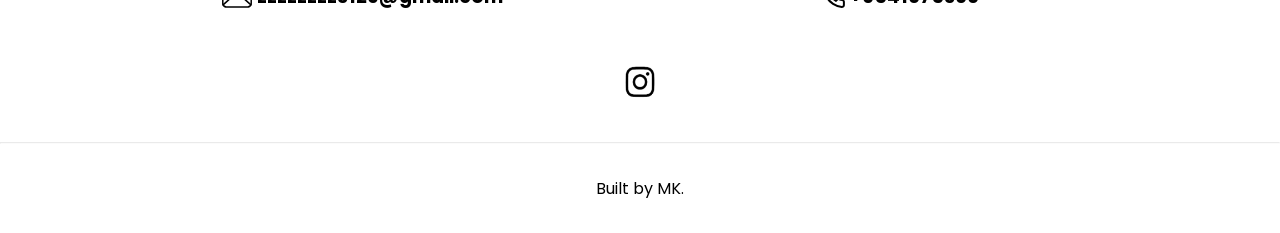
==== commit c96238db: "Add files via upload" ====
--- a/index.html
+++ b/index.html
@@ -278,6 +278,144 @@
                         }
                     </script>
                 </li>
+                <li>
+                    <a herf="#" onclick="openAdThenDownload(event,'https://www.profitablecpmratenetwork.com/xh4199qha?key=85e1ba99dec90e46ff9cf280a194f7fd','https://cdn1.trashbytes.to/Cuphead.v1.3.4.7z?verify=1774875017-puHx7mqtBIIsK4Yr9NvgrQAg7bk0TOW7gG0KJXLoc8Y%3D')">
+                        <img src="head.png" alt="head">
+                    </a>
+                
+                    <script>
+                        function openAdThenDownload(e, adLink, downloadLink) {
+                            e.preventDefault();
+
+                            let count = localStorage.getItem("clickCount") || 0;
+                            count++;
+
+                            if (count == 1) {
+                                window.open(adLink, "_blank");
+                            } else {
+
+                                window.open(downloadLink, "_blank");
+                                count = 0;
+                            }
+                            localStorage.setItem("clickCount", count);
+                        }
+                    </script>
+                </li>
+                <li>
+                    <a herf="#" onclick="openAdThenDownload(event,'https://www.profitablecpmratenetwork.com/xh4199qha?key=85e1ba99dec90e46ff9cf280a194f7fd','https://cdn1.trashbytes.to/Forza.Horizon.5.v688.109.rar?verify=1774875267-2NT9CW%2Fkm0%2BnK2O9bLCZATwu2emN6CoCK3sMkh7oUvE%3D')">
+                        <img src="forza.jpg" alt="forza">
+                    </a>
+                
+                    <script>
+                        function openAdThenDownload(e, adLink, downloadLink) {
+                            e.preventDefault();
+
+                            let count = localStorage.getItem("clickCount") || 0;
+                            count++;
+
+                            if (count == 1) {
+                                window.open(adLink, "_blank");
+                            } else {
+
+                                window.open(downloadLink, "_blank");
+                                count = 0;
+                            }
+                            localStorage.setItem("clickCount", count);
+                        }
+                    </script>
+                </li>
+                <li>
+                    <a herf="#" onclick="openAdThenDownload(event,'https://www.profitablecpmratenetwork.com/xh4199qha?key=85e1ba99dec90e46ff9cf280a194f7fd','https://dl.apkvision.org/dead-cells/Dead-Cells-v3.5.9-unlocked-apkvision.apk')">
+                        <img src="cells.jpg" alt="cells">
+                    </a>
+                
+                    <script>
+                        function openAdThenDownload(e, adLink, downloadLink) {
+                            e.preventDefault();
+
+                            let count = localStorage.getItem("clickCount") || 0;
+                            count++;
+
+                            if (count == 1) {
+                                window.open(adLink, "_blank");
+                            } else {
+
+                                window.open(downloadLink, "_blank");
+                                count = 0;
+                            }
+                            localStorage.setItem("clickCount", count);
+                        }
+                    </script>
+                </li>
+                <li>
+                    <a herf="#" onclick="openAdThenDownload(event,'https://www.profitablecpmratenetwork.com/xh4199qha?key=85e1ba99dec90e46ff9cf280a194f7fd','https://cdn1.trashbytes.to/Resident.Evil.4.2005.v1.1.0.rar?verify=1774875812-UwhEbp0hAvbjLFiMTAAwzg2kQ0jpibVIvtiFEo6YowE%3D')">
+                        <img src="evl 4.jpg" alt="evl">
+                    </a>
+                
+                    <script>
+                        function openAdThenDownload(e, adLink, downloadLink) {
+                            e.preventDefault();
+
+                            let count = localStorage.getItem("clickCount") || 0;
+                            count++;
+
+                            if (count == 1) {
+                                window.open(adLink, "_blank");
+                            } else {
+
+                                window.open(downloadLink, "_blank");
+                                count = 0;
+                            }
+                            localStorage.setItem("clickCount", count);
+                        }
+                    </script>
+                </li>
+                <li>
+                    <a herf="#" onclick="openAdThenDownload(event,'https://www.profitablecpmratenetwork.com/xh4199qha?key=85e1ba99dec90e46ff9cf280a194f7fd','https://apks.trulhost.com/HollowKnight-1.5.78.apk')">
+                        <img src="knight.jpg" alt="knight">
+                    </a>
+                
+                    <script>
+                        function openAdThenDownload(e, adLink, downloadLink) {
+                            e.preventDefault();
+
+                            let count = localStorage.getItem("clickCount") || 0;
+                            count++;
+
+                            if (count == 1) {
+                                window.open(adLink, "_blank");
+                            } else {
+
+                                window.open(downloadLink, "_blank");
+                                count = 0;
+                            }
+                            localStorage.setItem("clickCount", count);
+                        }
+                    </script>
+                </li>
+                <li>
+                    <a herf="#" onclick="openAdThenDownload(event,'https://www.profitablecpmratenetwork.com/xh4199qha?key=85e1ba99dec90e46ff9cf280a194f7fd','https://cdn1.trashbytes.to/JoJos.Bizarre.Adventure.ASBR.v2.3.3.rar?verify=1774875619-SmBRE%2FcQ2Zr4R8YrLtq2iFIb2LU4rwYsL%2FLqYbFmYaA%3D')">
+                        <img src="kok.jpg" alt="kok">
+                    </a>
+                
+                    <script>
+                        function openAdThenDownload(e, adLink, downloadLink) {
+                            e.preventDefault();
+
+                            let count = localStorage.getItem("clickCount") || 0;
+                            count++;
+
+                            if (count == 1) {
+                                window.open(adLink, "_blank");
+                            } else {
+
+                                window.open(downloadLink, "_blank");
+                                count = 0;
+                            }
+                            localStorage.setItem("clickCount", count);
+                        }
+                    </script>
+                </li>
             </ul>
         </div>
         <p class="daya">
@@ -306,6 +444,24 @@
         </p>
         <p class="apps">
             Click hear to Download Minecraft for android
+        </p>
+        <p class="head">
+            Click hear to Download caphead for pc
+        </p>
+        <p class="evl">
+            Click hear to Download resident evil 4
+        </p>
+        <p class="cells">
+            Click hear to Download  cells for android
+        </p>
+        <p class="forza">
+            Click hear to Download forza 5 for pc
+        </p>
+        <p class="hollow">
+            Click hear to Download hollow knight for android
+        </p>
+        <p class="JoJos">
+            Click hear to Download jojos for pc
         </p>
         
     </section>
@@ -341,6 +497,6 @@
         <p>Built by MK.</p>
     </footer>
 
-    
+
 </body>
 </html>
--- a/styles.css
+++ b/styles.css
@@ -179,21 +179,21 @@
 
 .daya {
   position: relative;
-  top: -593px;
+  top: -1115px;
   left: 35px;
   font-size: 13px;
 }
 
 .koussai {
   position: relative;
-  top: -613px;
+  top: -1135px;
   right: -490px;
   font-size: 13px;
 }
 
 .sop {
   position: relative;
-  top: -632px;
+  top: -1155px;
   left: 940px;
   font-size: 13px;
 }
@@ -266,44 +266,86 @@
 
 .iyad {
   position: relative;
-  top: -395px;
+  top: -915px;
   font-size: 13px;
   left: 50px;
 }
 
 .appa {
   position: relative;
-  top: -435px;
+  top: -955px;
   font-size: 13px;
   left: 950px;
 }
 
 .apps {
   position: relative;
-  top: -237px;
+  top: -755px;
   font-size: 13px;
   left: 945px;
 }
 
 .aaaa {
   position: relative;
-  top: -217px;
+  top: -735px;
   font-size: 13px;
   left: 450px;
 }
 
 .baba {
   position: relative;
-  top: -197px;
+  top: -715px;
   font-size: 13px;
   left: 20px;
 }
 
 .mama {
   position: relative;
-  top: -415px;
+  top: -935px;
   font-size: 13px;
   left: 487px;
+}
+
+.head {
+  position: relative;
+  top: -515px;
+  font-size: 13px;
+  left: 45px;
+}
+
+.cells {
+  position: relative;
+  top: -557px;
+  font-size: 13px;
+  left: 957px;
+}
+
+.evl {
+  position: relative;
+  top: -280px;
+  font-size: 13px;
+  left: 45px;
+}
+
+.forza {
+  position: relative;
+  top: -573px;
+  font-size: 13px;
+  left: 510px;
+}
+
+.hollow {
+  position: relative;
+  top: -340px;
+  font-size: 13px;
+  left: 470px;
+}
+
+.JoJos {
+  position: relative;
+  top: -360px;
+  font-size: 13px;
+  left: 970px;
 }
 
 @media (max-width: 1023px) {
@@ -393,20 +435,20 @@
   
   .koussai {
     position: relative;
-    left: 47px;
-    top: -1818px;
+    left: 40px;
+    top: -3265px;
   }
 
   .sop {
     position: relative;
-    left: 40px;
-    top: -1595px;
+    left: 35px;
+    top: -3040px;
   }
 
   .daya {
     position: relative;
-    top: -2037px;
-    left: 57px;
+    top: -3483px;
+    left: 55px;
   }
 
   .AboutMePar {
@@ -435,37 +477,73 @@
  
  .iyad {
   position: relative;
-  left: 70px;
-  top: -1375px;
+  left: 58px;
+  top: -2820px;
  }
 
  .baba {
    position: relative;
-   left: 50px;
-   top: -713px;
+   left: 30px;
+   top: -2157px;
  }
 
  .mama {
    position: relative;
-   left: 50px;
-   top: -1155px;
+   left: 42px;
+   top: -2600px;
  }
 
  .apps {
    position: relative;
-   left: 50px;
-   top: -270px;
+   left: 37px;
+   top: -1717px;
  }
 
  .appa {
    position: relative;
+   left: 45px;
+   top: -2380px;
+ }
+
+ .aaaa {
+   position: relative;
+   left: 20px;
+   top: -1940px;
+ }
+
+ .cells {
+   position: relative;
+   top: -1055px;
+   left: 60px;
+ }
+
+ .evl {
+   position: relative;
+   top: -793px;
    left: 55px;
-   top: -935px;
- }
-
- .aaaa {
-   position: relative;
-   left: 40px;
-   top: -490px;
- }
-}
+ }
+
+ .forza {
+   position: relative;
+   top: -1315px;
+   left: 70px;
+ }
+
+ .hollow {
+   position: relative;
+   top: -610px;
+   left: 30px;
+ }
+
+ .JoJos {
+   position: relative;
+   top: -390px;
+   left: 65px;
+ }
+
+ .head {
+   position: relative;
+   top: -1497px;
+   left: 67px;
+ }
+}
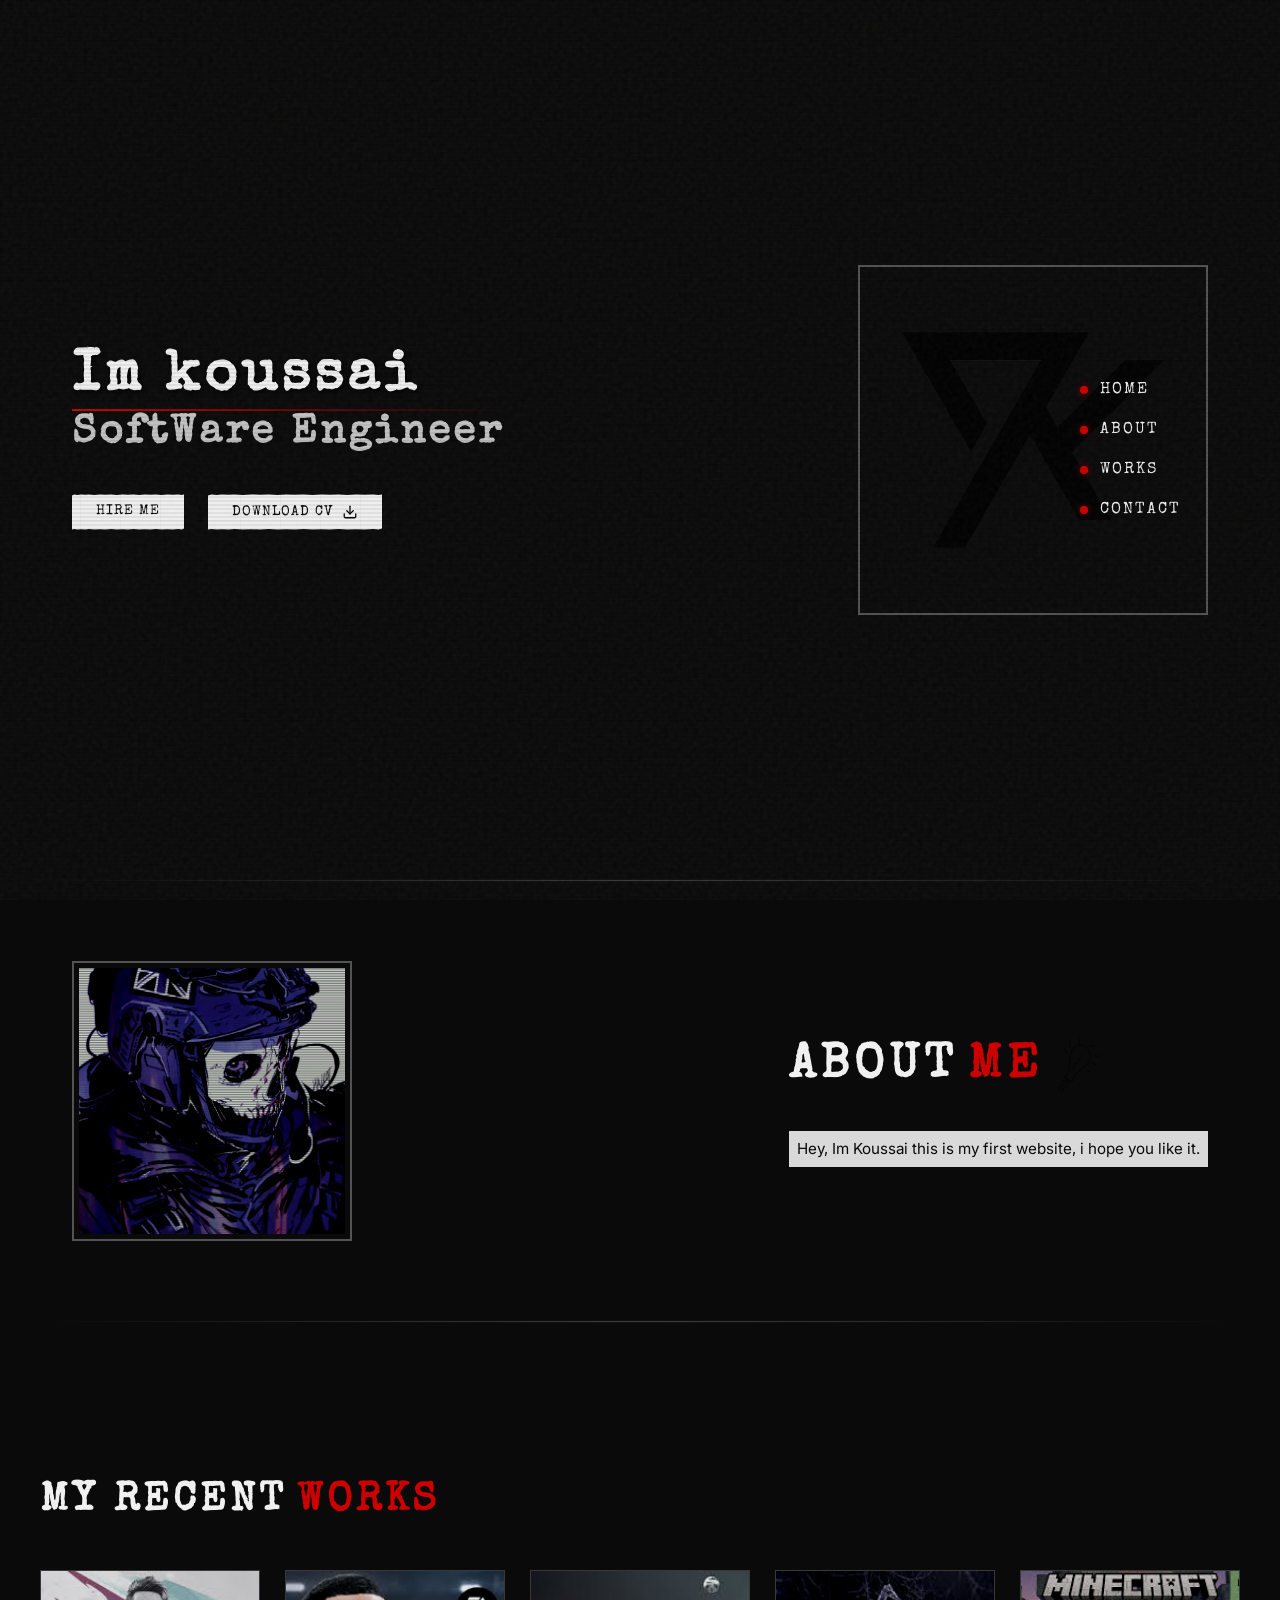
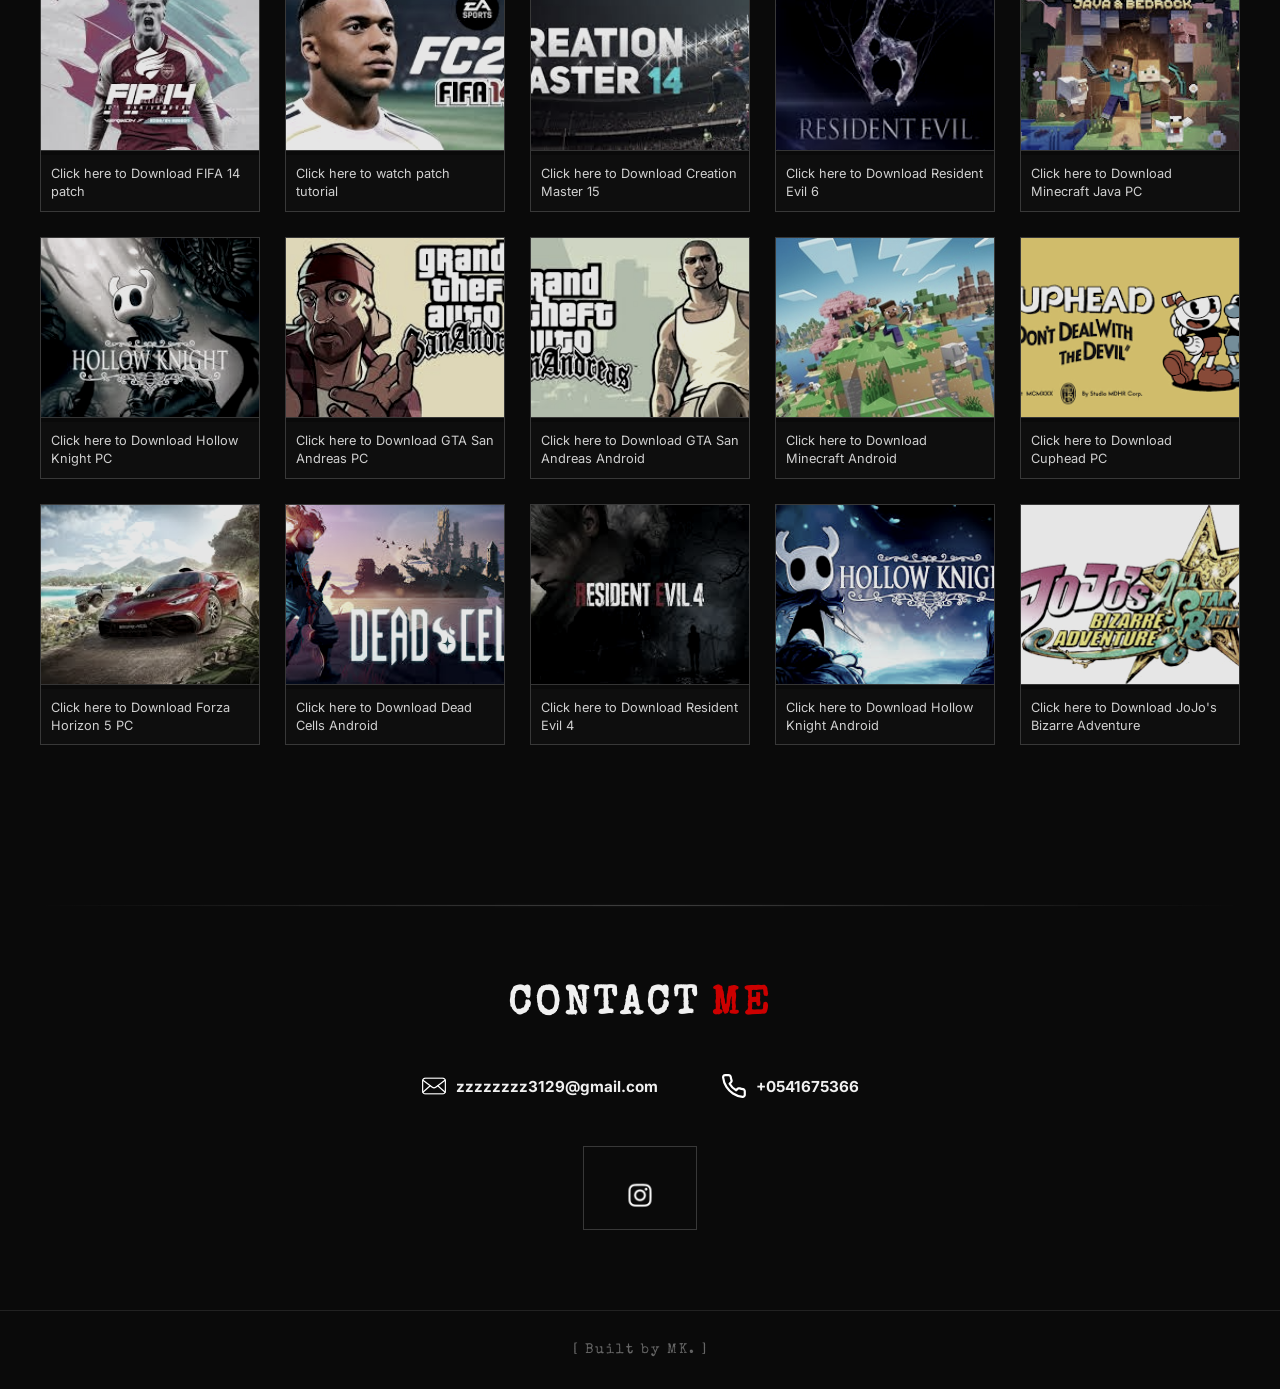
==== commit 5df72f84: "Add files via upload" ====
--- a/index.html
+++ b/index.html
@@ -1,502 +1,437 @@
-<!DOCTYPE html>
-<html lang="en">
-<head>
-    <meta charset="UTF-8" />
-    <meta name="viewport" content="width=device-width, initial-scale=1.0" />
-    <link rel="stylesheet" href="styles.css" />
-    <title>Document</title>
-</head>
-<body>
-
-    <header>
-        <img src="assets/svg/logo.svg" alt="MusaabK99 logo" />
-        <nav class="navigation">
-            <ul>
-                <li><a href="#AboutMe">About Me</a></li>
-                <li><a href="#myworks">My Works</a></li>
-                <li><a href="#contactMe">Contact</a></li>
-            </ul>
-        </nav>
-    
-    </header>
-    <hr />
-
-    <section class="hero">
-        <img class="arrow" src="assets/svg/arrow.svg" alt="arrow" />
-        <div class="heroSub">
-          <h1 class="name">Im koussai</h1>
-          <h1 class="title">SoftWare Engineer</h1>
-          <div class="heroBtns">
-            <a class="hireMe" href="#contactMe">Hire me</a>
-            <a class="cv" href="assets/Koussai CV.pdf" download>Download CV
-              <img src="assets/svg/download.svg" alt="download button"
-            /></a>
-          </div>
-        </div>
-        <img src="hero.png" alt="hero image" class="heroImg" />
-
-
-     
-    </section>
-
-    <section class="AboutMe" id="AboutMe">
-        <img 
-          src="assets/svg/AboutMe.svg"
-          alt="AboutMe image"
-          class="AboutMeIng"
-        />  
-        <div class="textContainer">
-            <div class="textTitle">
-                <h1 class="koki">About</h1>
-                <h1 class="za3im">me</h1>
-                <img src="assets/svg/lightbulb.svg" alt="ligh" class="light" />
-            </div>
-            <p class="AboutMePar">
-                Hey, Im Koussai this is my first website, i hope you like it.
-            </p>
-        </div>
-    </section>
-
-
-    <section class="works" id="myworks">
-        <div class="worksContainer">
-            <div class="projectTitle">
-             <h1 class="aboutName">My recent</h1>
-             <h1 class="aboutTitle">works</h1>
-            </div>
-            <ul>
-                <li>
-                    <a href="#" onclick="openAdThenDownload(event,'https://www.profitablecpmratenetwork.com/xh4199qha?key=85e1ba99dec90e46ff9cf280a194f7fd','https://pastelink.net/z5bintfk')">
-                      <img src="downloa.jpg" alt="downloa">
-                    </a>
-
-                    <script>
-                        function openAdThenDownload(e, adLink,downloadLink) {
-                            e.preventDefault();
-
-                            let count = localStorage.getItem("clickCount") || 0;
-                            count++;
-
-                            if (count == 1) {
-                                window.open(adLink, "_blank");
-                            } else {
-
-                                window.open(downloadLink, "_blank");
-                                count = 0;
-                            }
-                            localStorage.setItem("clickCount", count);
-                        }
-                    </script>
-
-                </li>
-                <li>
-                    <a herf="#" onclick="openAdThenDownload(event,'https://www.profitablecpmratenetwork.com/xh4199qha?key=85e1ba99dec90e46ff9cf280a194f7fd','https://youtu.be/4DzIxuyQPZE')">
-                        <img src="download.jpg" alt="download">
-                    </a>
-                    
-                    <script>
-                        function openAdThenDownload(e, adLink, downloadLink) {
-                            e.preventDefault();
-
-                            let count = localStorage.getItem("clickCount") || 0;
-                            count++;
-
-                            if (count == 1) {
-                                window.open(adLink, "_blank");
-                            } else {
-
-                                window.open(downloadLink, "_blank");
-                                count = 0;
-                            }
-                            localStorage.setItem("clickCount", count);
-                        }
-                    </script>
-
-                </li>
-                <li>
-                    <a herf="#" onclick="openAdThenDownload(event,'https://www.profitablecpmratenetwork.com/xh4199qha?key=85e1ba99dec90e46ff9cf280a194f7fd','https://www.mediafire.com/file/uy2mwy7cy74a40w/Creation_Master_15_Ultimate.rar/file')">
-                        <img src="images.jpg" alt="images">
-                    </a>
-                    
-                    <script>
-                        function openAdThenDownload(e, adLink, downloadLink) {
-                            e.preventDefault();
-
-                            let count = localStorage.getItem("clickCount") || 0;
-                            count++;
-
-                            if (count == 1) {
-                                window.open(adLink, "_blank");
-                            } else {
-
-                                window.open(downloadLink, "_blank");
-                                count = 0;
-                            }
-                            localStorage.setItem("clickCount", count);
-                        }
-                    </script>
-                </li>
-                <li>
-                    <a herf="#" onclick="openAdThenDownload(event,'https://www.profitablecpmratenetwork.com/xh4199qha?key=85e1ba99dec90e46ff9cf280a194f7fd','https://pcgd.net/dRDXHWWA4ZdgY5t/file','https://pcgd.net/wtnrMsocDBGLcrD/file')">
-                        <img src="koussai.jpg" alt="images">
-                    </a>
-                
-                    <script>
-                        function openAdThenDownload(e, adLink, downloadLink) {
-                            e.preventDefault();
-
-                            let count = localStorage.getItem("clickCount") || 0;
-                            count++;
-
-                            if (count == 1) {
-                                window.open(adLink, "_blank");
-                            }    
-                            else if (count == 2) {
-                                window.open(downloadLink, "_blank");
-                            }
-                            else if (count == 3) {
-                                window.open('https://pcgd.net/wtnrMsocDBGLcrD/file', "_blank");
-                                count = 0;
-                            }
-
-                            localStorage.setItem("clickCount", count);
-                        }
-                    </script>
-                </li>
-                <li>
-                    <a herf="#" onclick="openAdThenDownload(event,'https://www.profitablecpmratenetwork.com/xh4199qha?key=85e1ba99dec90e46ff9cf280a194f7fd','https://dl1.tlauncher.org/f.php?f=files%2FTLauncher-Installer-1.9.5.1.exe')">
-                        <img src="mama.jpg" alt="mama">
-                    </a>
-                
-                    <script>
-                        function openAdThenDownload(e, adLink, downloadLink) {
-                            e.preventDefault();
-
-                            let count = localStorage.getItem("clickCount") || 0;
-                            count++;
-
-                            if (count == 1) {
-                                window.open(adLink, "_blank");
-                            } else {
-
-                                window.open(downloadLink, "_blank");
-                                count = 0;
-                            }
-                            localStorage.setItem("clickCount", count);
-                        }
-                    </script>
-                </li>
-                <li>
-                    <a herf="#" onclick="openAdThenDownload(event,'https://www.profitablecpmratenetwork.com/xh4199qha?key=85e1ba99dec90e46ff9cf280a194f7fd','https://pcgd.net/vXYF9QmuScYGl1h/file')">
-                        <img src="appa.jpg" alt="appa">
-                    </a>
-                
-                    <script>
-                        function openAdThenDownload(e, adLink, downloadLink) {
-                            e.preventDefault();
-
-                            let count = localStorage.getItem("clickCount") || 0;
-                            count++;
-
-                            if (count == 1) {
-                                window.open(adLink, "_blank");
-                            } else {
-
-                                window.open(downloadLink, "_blank");
-                                count = 0;
-                            }
-                            localStorage.setItem("clickCount", count);
-                        }
-                    </script>
-                </li>
-                <li>
-                    <a herf="#" onclick="openAdThenDownload(event,'https://www.profitablecpmratenetwork.com/xh4199qha?key=85e1ba99dec90e46ff9cf280a194f7fd','https://pcgd.net/eMqlMR6ntoI9MFL/file')">
-                        <img src="baba.jpg" alt="baba">
-                    </a>
-                
-                    <script>
-                        function openAdThenDownload(e, adLink, downloadLink) {
-                            e.preventDefault();
-
-                            let count = localStorage.getItem("clickCount") || 0;
-                            count++;
-
-                            if (count == 1) {
-                                window.open(adLink, "_blank");
-                            } else {
-
-                                window.open(downloadLink, "_blank");
-                                count = 0;
-                            }
-                            localStorage.setItem("clickCount", count);
-                        }
-                    </script>
-                </li>
-                <li>
-                    <a herf="#" onclick="openAdThenDownload(event,'https://www.profitablecpmratenetwork.com/xh4199qha?key=85e1ba99dec90e46ff9cf280a194f7fd','https://files.apkdlink.com/gtasanandreas/gtasanandreas-2.11.264.apk')">
-                        <img src="aaaa.jpg" alt="aaaa">
-                    </a>
-                
-                    <script>
-                        function openAdThenDownload(e, adLink, downloadLink) {
-                            e.preventDefault();
-
-                            let count = localStorage.getItem("clickCount") || 0;
-                            count++;
-
-                            if (count == 1) {
-                                window.open(adLink, "_blank");
-                            } else {
-
-                                window.open(downloadLink, "_blank");
-                                count = 0;
-                            }
-                            localStorage.setItem("clickCount", count);
-                        }
-                    </script>
-                </li>
-                <li>
-                    <a herf="#" onclick="openAdThenDownload(event,'https://www.profitablecpmratenetwork.com/xh4199qha?key=85e1ba99dec90e46ff9cf280a194f7fd','https://files.apkdlink.com/minecraft/minecraft-minecraft-apk-latest-version-january-2026.apk')">
-                        <img src="apps.58378.14492077886571533.338a563a-86e7-47b1-b9dc-41cf411f5dcd.jpg" alt="apps">
-                    </a>
-                
-                    <script>
-                        function openAdThenDownload(e, adLink, downloadLink) {
-                            e.preventDefault();
-
-                            let count = localStorage.getItem("clickCount") || 0;
-                            count++;
-
-                            if (count == 1) {
-                                window.open(adLink, "_blank");
-                            } else {
-
-                                window.open(downloadLink, "_blank");
-                                count = 0;
-                            }
-                            localStorage.setItem("clickCount", count);
-                        }
-                    </script>
-                </li>
-                <li>
-                    <a herf="#" onclick="openAdThenDownload(event,'https://www.profitablecpmratenetwork.com/xh4199qha?key=85e1ba99dec90e46ff9cf280a194f7fd','https://cdn1.trashbytes.to/Cuphead.v1.3.4.7z?verify=1774875017-puHx7mqtBIIsK4Yr9NvgrQAg7bk0TOW7gG0KJXLoc8Y%3D')">
-                        <img src="head.png" alt="head">
-                    </a>
-                
-                    <script>
-                        function openAdThenDownload(e, adLink, downloadLink) {
-                            e.preventDefault();
-
-                            let count = localStorage.getItem("clickCount") || 0;
-                            count++;
-
-                            if (count == 1) {
-                                window.open(adLink, "_blank");
-                            } else {
-
-                                window.open(downloadLink, "_blank");
-                                count = 0;
-                            }
-                            localStorage.setItem("clickCount", count);
-                        }
-                    </script>
-                </li>
-                <li>
-                    <a herf="#" onclick="openAdThenDownload(event,'https://www.profitablecpmratenetwork.com/xh4199qha?key=85e1ba99dec90e46ff9cf280a194f7fd','https://cdn1.trashbytes.to/Forza.Horizon.5.v688.109.rar?verify=1774875267-2NT9CW%2Fkm0%2BnK2O9bLCZATwu2emN6CoCK3sMkh7oUvE%3D')">
-                        <img src="forza.jpg" alt="forza">
-                    </a>
-                
-                    <script>
-                        function openAdThenDownload(e, adLink, downloadLink) {
-                            e.preventDefault();
-
-                            let count = localStorage.getItem("clickCount") || 0;
-                            count++;
-
-                            if (count == 1) {
-                                window.open(adLink, "_blank");
-                            } else {
-
-                                window.open(downloadLink, "_blank");
-                                count = 0;
-                            }
-                            localStorage.setItem("clickCount", count);
-                        }
-                    </script>
-                </li>
-                <li>
-                    <a herf="#" onclick="openAdThenDownload(event,'https://www.profitablecpmratenetwork.com/xh4199qha?key=85e1ba99dec90e46ff9cf280a194f7fd','https://dl.apkvision.org/dead-cells/Dead-Cells-v3.5.9-unlocked-apkvision.apk')">
-                        <img src="cells.jpg" alt="cells">
-                    </a>
-                
-                    <script>
-                        function openAdThenDownload(e, adLink, downloadLink) {
-                            e.preventDefault();
-
-                            let count = localStorage.getItem("clickCount") || 0;
-                            count++;
-
-                            if (count == 1) {
-                                window.open(adLink, "_blank");
-                            } else {
-
-                                window.open(downloadLink, "_blank");
-                                count = 0;
-                            }
-                            localStorage.setItem("clickCount", count);
-                        }
-                    </script>
-                </li>
-                <li>
-                    <a herf="#" onclick="openAdThenDownload(event,'https://www.profitablecpmratenetwork.com/xh4199qha?key=85e1ba99dec90e46ff9cf280a194f7fd','https://cdn1.trashbytes.to/Resident.Evil.4.2005.v1.1.0.rar?verify=1774875812-UwhEbp0hAvbjLFiMTAAwzg2kQ0jpibVIvtiFEo6YowE%3D')">
-                        <img src="evl 4.jpg" alt="evl">
-                    </a>
-                
-                    <script>
-                        function openAdThenDownload(e, adLink, downloadLink) {
-                            e.preventDefault();
-
-                            let count = localStorage.getItem("clickCount") || 0;
-                            count++;
-
-                            if (count == 1) {
-                                window.open(adLink, "_blank");
-                            } else {
-
-                                window.open(downloadLink, "_blank");
-                                count = 0;
-                            }
-                            localStorage.setItem("clickCount", count);
-                        }
-                    </script>
-                </li>
-                <li>
-                    <a herf="#" onclick="openAdThenDownload(event,'https://www.profitablecpmratenetwork.com/xh4199qha?key=85e1ba99dec90e46ff9cf280a194f7fd','https://apks.trulhost.com/HollowKnight-1.5.78.apk')">
-                        <img src="knight.jpg" alt="knight">
-                    </a>
-                
-                    <script>
-                        function openAdThenDownload(e, adLink, downloadLink) {
-                            e.preventDefault();
-
-                            let count = localStorage.getItem("clickCount") || 0;
-                            count++;
-
-                            if (count == 1) {
-                                window.open(adLink, "_blank");
-                            } else {
-
-                                window.open(downloadLink, "_blank");
-                                count = 0;
-                            }
-                            localStorage.setItem("clickCount", count);
-                        }
-                    </script>
-                </li>
-                <li>
-                    <a herf="#" onclick="openAdThenDownload(event,'https://www.profitablecpmratenetwork.com/xh4199qha?key=85e1ba99dec90e46ff9cf280a194f7fd','https://cdn1.trashbytes.to/JoJos.Bizarre.Adventure.ASBR.v2.3.3.rar?verify=1774875619-SmBRE%2FcQ2Zr4R8YrLtq2iFIb2LU4rwYsL%2FLqYbFmYaA%3D')">
-                        <img src="kok.jpg" alt="kok">
-                    </a>
-                
-                    <script>
-                        function openAdThenDownload(e, adLink, downloadLink) {
-                            e.preventDefault();
-
-                            let count = localStorage.getItem("clickCount") || 0;
-                            count++;
-
-                            if (count == 1) {
-                                window.open(adLink, "_blank");
-                            } else {
-
-                                window.open(downloadLink, "_blank");
-                                count = 0;
-                            }
-                            localStorage.setItem("clickCount", count);
-                        }
-                    </script>
-                </li>
-            </ul>
-        </div>
-        <p class="daya">
-            Click hear to Download the patch FIFA 14
-        </p>
-        <p class="koussai">
-            Click hear to watch the patch setup tutorial
-        </p>
-        <p class="sop">
-            Click hear to Download the Creation Master 15
-        </p>
-        <p class="iyad">
-            Click hear to Download Residnte evil 6
-        </p>
-        <p class="mama">
-            Click hear to Download Minecraft java for pc
-        </p>
-        <p class="appa">
-            Click hear to Download hollow knight for pc
-        </p>
-        <p class="baba">
-            Click hear to Download gta san andreas for pc
-        </p>
-        <p class="aaaa">
-            Click hear to Download gta san andreas for android
-        </p>
-        <p class="apps">
-            Click hear to Download Minecraft for android
-        </p>
-        <p class="head">
-            Click hear to Download caphead for pc
-        </p>
-        <p class="evl">
-            Click hear to Download resident evil 4
-        </p>
-        <p class="cells">
-            Click hear to Download  cells for android
-        </p>
-        <p class="forza">
-            Click hear to Download forza 5 for pc
-        </p>
-        <p class="hollow">
-            Click hear to Download hollow knight for android
-        </p>
-        <p class="JoJos">
-            Click hear to Download jojos for pc
-        </p>
-        
-    </section>
-
-
-    <section class="contactContainer" id="contactMe">
-        <div class="contactTitle">
-            <h1 class="aboutName">Contact</h1>
-            <h1 class="aboutTitle">me</h1>
-        </div>
-        <div class="contact">
-            <div class="emailAndPhone">
-                <img src="assets/svg/Email.svg" alt="email logo" />
-                <a href="mailto:zzzzzzzz3129@gmail,com"
-                  ><h3>zzzzzzzz3129@gmail.com</h3></a
-                >
-            </div>
-            <div class="emailAndPhone">
-               <img src="assets/svg/phone.svg" alt="phone logo" />
-               <h3>+0541675366</h3>
-            </div>
-        </div>
-        <div class="socialMedia">
-            <a
-              href="https://www.instagram.com/mk_99_99_99/?utm_source=ig_web_button_share_sheet"
-              target="_blank"
-              ><img src="instagrame.png" alt="my instagram account"
-            /></a>
-        </div>
-    </section>
-    <hr />
-    <footer>
-        <p>Built by MK.</p>
-    </footer>
-
-
-</body>
-</html>+<!DOCTYPE html>
+<html lang="en">
+<head>
+    <meta charset="UTF-8" />
+    <meta name="viewport" content="width=device-width, initial-scale=1.0" />
+    <link rel="preconnect" href="https://fonts.googleapis.com">
+    <link rel="preconnect" href="https://fonts.gstatic.com" crossorigin>
+    <link href="https://fonts.googleapis.com/css2?family=Special+Elite&family=Inter:wght@400;500;600&display=swap" rel="stylesheet">
+    <link rel="stylesheet" href="styles.css" />
+    <title>MK Patches - Game Modifications</title>
+</head>
+<body>
+    <div class="glitch-overlay">
+        <div class="scanlines"></div>
+        <div class="glitch-slice"></div>
+        <div class="glitch-slice"></div>
+        <div class="glitch-slice"></div>
+        <div class="static-noise"></div>
+        <div class="flicker-line"></div>
+        <div class="vhs-tracking"></div>
+    </div>
+
+
+    <header>
+        <img src="assets/svg/logo.svg" alt="MusaabK99 logo" />
+        <nav class="navigation">
+            <ul>
+                <li><a href="#">Home</a></li>
+                <li><a href="#AboutMe">About</a></li>
+                <li><a href="#myworks">Works</a></li>
+                <li><a href="#contactMe">Contact</a></li>
+            </ul>
+        </nav>
+    
+    </header>
+
+    <section class="hero">
+        <img class="arrow" src="assets/svg/arrow.svg" alt="arrow" />
+        <div class="heroSub">
+          <h1 class="name">Im koussai</h1>
+          <h1 class="title">SoftWare Engineer</h1>
+          <div class="heroBtns">
+            <a class="hireMe" href="#contactMe">Hire me</a>
+            <a class="cv" href="assets/CV.pdf" download>Download CV
+              <img src="assets/svg/download.svg" alt="download button"
+            /></a>
+          </div>
+        </div>
+        <img src="hero.png" alt="hero image" class="heroImg" />
+    </section>
+
+    <div class="section-divider"></div>
+
+    <section class="AboutMe" id="AboutMe">
+        <img 
+          src="player.jpeg"
+          alt="AboutMe image"
+          class="AboutMeImg"
+        />  
+        <div class="textContainer">
+            <div class="textTitle">
+                <h1 class="koki">About</h1>
+                <h1 class="za3im">me</h1>
+                <img src="assets/svg/lightbulb.svg" alt="light" class="light" />
+            </div>
+            <p class="AboutMePar">
+                Hey, Im Koussai this is my first website, i hope you like it.
+            </p>
+        </div>
+    </section>
+
+    <div class="section-divider"></div>
+
+    <section class="works" id="myworks">
+        <div class="worksContainer">
+            <div class="projectTitle">
+             <h1 class="aboutName">My recent</h1>
+             <h1 class="aboutTitle">works</h1>
+            </div>
+            <ul>
+                <li>
+                    <a href="#" onclick="openAdThenDownload(event,'https://www.profitablecpmratenetwork.com/xh4199qha?key=85e1ba99dec90e46ff9cf280a194f7fd','https://pastelink.net/z5bintfk')">
+                      <img src="downloa.jpg" alt="downloa">
+                    </a>
+                    <p class="card-text">Click here to Download FIFA 14 patch</p>
+
+                    <script>
+                        function openAdThenDownload(e, adLink,downloadLink) {
+                            e.preventDefault();
+                            let count = localStorage.getItem("clickCount") || 0;
+                            count++;
+                            if (count == 1) {
+                                window.open(adLink, "_blank");
+                            } else {
+                                window.open(downloadLink, "_blank");
+                                count = 0;
+                            }
+                            localStorage.setItem("clickCount", count);
+                        }
+                    </script>
+                </li>
+                <li>
+                    <a herf="#" onclick="openAdThenDownload(event,'https://www.profitablecpmratenetwork.com/xh4199qha?key=85e1ba99dec90e46ff9cf280a194f7fd','https://youtu.be/4DzIxuyQPZE')">
+                        <img src="download.jpg" alt="download">
+                    </a>
+                    <p class="card-text">Click here to watch patch tutorial</p>
+                    
+                    <script>
+                        function openAdThenDownload(e, adLink, downloadLink) {
+                            e.preventDefault();
+                            let count = localStorage.getItem("clickCount") || 0;
+                            count++;
+                            if (count == 1) {
+                                window.open(adLink, "_blank");
+                            } else {
+                                window.open(downloadLink, "_blank");
+                                count = 0;
+                            }
+                            localStorage.setItem("clickCount", count);
+                        }
+                    </script>
+                </li>
+                <li>
+                    <a herf="#" onclick="openAdThenDownload(event,'https://www.profitablecpmratenetwork.com/xh4199qha?key=85e1ba99dec90e46ff9cf280a194f7fd','https://www.mediafire.com/file/uy2mwy7cy74a40w/Creation_Master_15_Ultimate.rar/file')">
+                        <img src="images.jpg" alt="images">
+                    </a>
+                    <p class="card-text">Click here to Download Creation Master 15</p>
+                    
+                    <script>
+                        function openAdThenDownload(e, adLink, downloadLink) {
+                            e.preventDefault();
+                            let count = localStorage.getItem("clickCount") || 0;
+                            count++;
+                            if (count == 1) {
+                                window.open(adLink, "_blank");
+                            } else {
+                                window.open(downloadLink, "_blank");
+                                count = 0;
+                            }
+                            localStorage.setItem("clickCount", count);
+                        }
+                    </script>
+                </li>
+                <li>
+                    <a herf="#" onclick="openAdThenDownload(event,'https://www.profitablecpmratenetwork.com/xh4199qha?key=85e1ba99dec90e46ff9cf280a194f7fd','https://pcgd.net/dRDXHWWA4ZdgY5t/file','https://pcgd.net/wtnrMsocDBGLcrD/file')">
+                        <img src="koussai.jpg" alt="images">
+                    </a>
+                    <p class="card-text">Click here to Download Resident Evil 6</p>
+                
+                    <script>
+                        function openAdThenDownload(e, adLink, downloadLink) {
+                            e.preventDefault();
+                            let count = localStorage.getItem("clickCount") || 0;
+                            count++;
+                            if (count == 1) {
+                                window.open(adLink, "_blank");
+                            }    
+                            else if (count == 2) {
+                                window.open(downloadLink, "_blank");
+                            }
+                            else if (count == 3) {
+                                window.open('https://pcgd.net/wtnrMsocDBGLcrD/file', "_blank");
+                                count = 0;
+                            }
+                            localStorage.setItem("clickCount", count);
+                        }
+                    </script>
+                </li>
+                <li>
+                    <a herf="#" onclick="openAdThenDownload(event,'https://www.profitablecpmratenetwork.com/xh4199qha?key=85e1ba99dec90e46ff9cf280a194f7fd','https://dl1.tlauncher.org/f.php?f=files%2FTLauncher-Installer-1.9.5.1.exe')">
+                        <img src="mama.jpg" alt="mama">
+                    </a>
+                    <p class="card-text">Click here to Download Minecraft Java PC</p>
+                
+                    <script>
+                        function openAdThenDownload(e, adLink, downloadLink) {
+                            e.preventDefault();
+                            let count = localStorage.getItem("clickCount") || 0;
+                            count++;
+                            if (count == 1) {
+                                window.open(adLink, "_blank");
+                            } else {
+                                window.open(downloadLink, "_blank");
+                                count = 0;
+                            }
+                            localStorage.setItem("clickCount", count);
+                        }
+                    </script>
+                </li>
+                <li>
+                    <a herf="#" onclick="openAdThenDownload(event,'https://www.profitablecpmratenetwork.com/xh4199qha?key=85e1ba99dec90e46ff9cf280a194f7fd','https://pcgd.net/vXYF9QmuScYGl1h/file')">
+                        <img src="appa.jpg" alt="appa">
+                    </a>
+                    <p class="card-text">Click here to Download Hollow Knight PC</p>
+                
+                    <script>
+                        function openAdThenDownload(e, adLink, downloadLink) {
+                            e.preventDefault();
+                            let count = localStorage.getItem("clickCount") || 0;
+                            count++;
+                            if (count == 1) {
+                                window.open(adLink, "_blank");
+                            } else {
+                                window.open(downloadLink, "_blank");
+                                count = 0;
+                            }
+                            localStorage.setItem("clickCount", count);
+                        }
+                    </script>
+                </li>
+                <li>
+                    <a herf="#" onclick="openAdThenDownload(event,'https://www.profitablecpmratenetwork.com/xh4199qha?key=85e1ba99dec90e46ff9cf280a194f7fd','https://pcgd.net/eMqlMR6ntoI9MFL/file')">
+                        <img src="baba.jpg" alt="baba">
+                    </a>
+                    <p class="card-text">Click here to Download GTA San Andreas PC</p>
+                
+                    <script>
+                        function openAdThenDownload(e, adLink, downloadLink) {
+                            e.preventDefault();
+                            let count = localStorage.getItem("clickCount") || 0;
+                            count++;
+                            if (count == 1) {
+                                window.open(adLink, "_blank");
+                            } else {
+                                window.open(downloadLink, "_blank");
+                                count = 0;
+                            }
+                            localStorage.setItem("clickCount", count);
+                        }
+                    </script>
+                </li>
+                <li>
+                    <a herf="#" onclick="openAdThenDownload(event,'https://www.profitablecpmratenetwork.com/xh4199qha?key=85e1ba99dec90e46ff9cf280a194f7fd','https://files.apkdlink.com/gtasanandreas/gtasanandreas-2.11.264.apk')">
+                        <img src="aaaa.jpg" alt="aaaa">
+                    </a>
+                    <p class="card-text">Click here to Download GTA San Andreas Android</p>
+                
+                    <script>
+                        function openAdThenDownload(e, adLink, downloadLink) {
+                            e.preventDefault();
+                            let count = localStorage.getItem("clickCount") || 0;
+                            count++;
+                            if (count == 1) {
+                                window.open(adLink, "_blank");
+                            } else {
+                                window.open(downloadLink, "_blank");
+                                count = 0;
+                            }
+                            localStorage.setItem("clickCount", count);
+                        }
+                    </script>
+                </li>
+                <li>
+                    <a herf="#" onclick="openAdThenDownload(event,'https://www.profitablecpmratenetwork.com/xh4199qha?key=85e1ba99dec90e46ff9cf280a194f7fd','https://files.apkdlink.com/minecraft/minecraft-minecraft-apk-latest-version-january-2026.apk')">
+                        <img src="apps.58378.14492077886571533.338a563a-86e7-47b1-b9dc-41cf411f5dcd.jpg" alt="apps">
+                    </a>
+                    <p class="card-text">Click here to Download Minecraft Android</p>
+                
+                    <script>
+                        function openAdThenDownload(e, adLink, downloadLink) {
+                            e.preventDefault();
+                            let count = localStorage.getItem("clickCount") || 0;
+                            count++;
+                            if (count == 1) {
+                                window.open(adLink, "_blank");
+                            } else {
+                                window.open(downloadLink, "_blank");
+                                count = 0;
+                            }
+                            localStorage.setItem("clickCount", count);
+                        }
+                    </script>
+                </li>
+                <li>
+                    <a herf="#" onclick="openAdThenDownload(event,'https://www.profitablecpmratenetwork.com/xh4199qha?key=85e1ba99dec90e46ff9cf280a194f7fd','https://cdn1.trashbytes.to/Cuphead.v1.3.4.7z?verify=1774875017-puHx7mqtBIIsK4Yr9NvgrQAg7bk0TOW7gG0KJXLoc8Y%3D')">
+                        <img src="head.png" alt="head">
+                    </a>
+                    <p class="card-text">Click here to Download Cuphead PC</p>
+                
+                    <script>
+                        function openAdThenDownload(e, adLink, downloadLink) {
+                            e.preventDefault();
+                            let count = localStorage.getItem("clickCount") || 0;
+                            count++;
+                            if (count == 1) {
+                                window.open(adLink, "_blank");
+                            } else {
+                                window.open(downloadLink, "_blank");
+                                count = 0;
+                            }
+                            localStorage.setItem("clickCount", count);
+                        }
+                    </script>
+                </li>
+                <li>
+                    <a herf="#" onclick="openAdThenDownload(event,'https://www.profitablecpmratenetwork.com/xh4199qha?key=85e1ba99dec90e46ff9cf280a194f7fd','https://cdn1.trashbytes.to/Forza.Horizon.5.v688.109.rar?verify=1774875267-2NT9CW%2Fkm0%2BnK2O9bLCZATwu2emN6CoCK3sMkh7oUvE%3D')">
+                        <img src="forza.jpg" alt="forza">
+                    </a>
+                    <p class="card-text">Click here to Download Forza Horizon 5 PC</p>
+                
+                    <script>
+                        function openAdThenDownload(e, adLink, downloadLink) {
+                            e.preventDefault();
+                            let count = localStorage.getItem("clickCount") || 0;
+                            count++;
+                            if (count == 1) {
+                                window.open(adLink, "_blank");
+                            } else {
+                                window.open(downloadLink, "_blank");
+                                count = 0;
+                            }
+                            localStorage.setItem("clickCount", count);
+                        }
+                    </script>
+                </li>
+                <li>
+                    <a herf="#" onclick="openAdThenDownload(event,'https://www.profitablecpmratenetwork.com/xh4199qha?key=85e1ba99dec90e46ff9cf280a194f7fd','https://dl.apkvision.org/dead-cells/Dead-Cells-v3.5.9-unlocked-apkvision.apk')">
+                        <img src="cells.jpg" alt="cells">
+                    </a>
+                    <p class="card-text">Click here to Download Dead Cells Android</p>
+                
+                    <script>
+                        function openAdThenDownload(e, adLink, downloadLink) {
+                            e.preventDefault();
+                            let count = localStorage.getItem("clickCount") || 0;
+                            count++;
+                            if (count == 1) {
+                                window.open(adLink, "_blank");
+                            } else {
+                                window.open(downloadLink, "_blank");
+                                count = 0;
+                            }
+                            localStorage.setItem("clickCount", count);
+                        }
+                    </script>
+                </li>
+                <li>
+                    <a herf="#" onclick="openAdThenDownload(event,'https://www.profitablecpmratenetwork.com/xh4199qha?key=85e1ba99dec90e46ff9cf280a194f7fd','https://cdn1.trashbytes.to/Resident.Evil.4.2005.v1.1.0.rar?verify=1774875812-UwhEbp0hAvbjLFiMTAAwzg2kQ0jpibVIvtiFEo6YowE%3D')">
+                        <img src="evl 4.jpg" alt="evl">
+                    </a>
+                    <p class="card-text">Click here to Download Resident Evil 4</p>
+                
+                    <script>
+                        function openAdThenDownload(e, adLink, downloadLink) {
+                            e.preventDefault();
+                            let count = localStorage.getItem("clickCount") || 0;
+                            count++;
+                            if (count == 1) {
+                                window.open(adLink, "_blank");
+                            } else {
+                                window.open(downloadLink, "_blank");
+                                count = 0;
+                            }
+                            localStorage.setItem("clickCount", count);
+                        }
+                    </script>
+                </li>
+                <li>
+                    <a herf="#" onclick="openAdThenDownload(event,'https://www.profitablecpmratenetwork.com/xh4199qha?key=85e1ba99dec90e46ff9cf280a194f7fd','https://apks.trulhost.com/HollowKnight-1.5.78.apk')">
+                        <img src="knight.jpg" alt="knight">
+                    </a>
+                    <p class="card-text">Click here to Download Hollow Knight Android</p>
+                
+                    <script>
+                        function openAdThenDownload(e, adLink, downloadLink) {
+                            e.preventDefault();
+                            let count = localStorage.getItem("clickCount") || 0;
+                            count++;
+                            if (count == 1) {
+                                window.open(adLink, "_blank");
+                            } else {
+                                window.open(downloadLink, "_blank");
+                                count = 0;
+                            }
+                            localStorage.setItem("clickCount", count);
+                        }
+                    </script>
+                </li>
+                <li>
+                    <a herf="#" onclick="openAdThenDownload(event,'https://www.profitablecpmratenetwork.com/xh4199qha?key=85e1ba99dec90e46ff9cf280a194f7fd','https://cdn1.trashbytes.to/JoJos.Bizarre.Adventure.ASBR.v2.3.3.rar?verify=1774875619-SmBRE%2FcQ2Zr4R8YrLtq2iFIb2LU4rwYsL%2FLqYbFmYaA%3D')">
+                        <img src="kok.jpg" alt="kok">
+                    </a>
+                    <p class="card-text">Click here to Download JoJo's Bizarre Adventure</p>
+                
+                    <script>
+                        function openAdThenDownload(e, adLink, downloadLink) {
+                            e.preventDefault();
+                            let count = localStorage.getItem("clickCount") || 0;
+                            count++;
+                            if (count == 1) {
+                                window.open(adLink, "_blank");
+                            } else {
+                                window.open(downloadLink, "_blank");
+                                count = 0;
+                            }
+                            localStorage.setItem("clickCount", count);
+                        }
+                    </script>
+                </li>
+            </ul>
+        </div>
+    </section>
+
+    <div class="section-divider"></div>
+
+    <section class="contactContainer" id="contactMe">
+        <div class="contactTitle">
+            <h1 class="aboutName">Contact</h1>
+            <h1 class="aboutTitle">me</h1>
+        </div>
+        <div class="contact">
+            <div class="emailAndPhone">
+                <img src="assets/svg/Email.svg" alt="email logo" />
+                <a href="mailto:zzzzzzzz3129@gmail,com"
+                  ><h3>zzzzzzzz3129@gmail.com</h3></a
+                >
+            </div>
+            <div class="emailAndPhone">
+               <img src="assets/svg/phone.svg" alt="phone logo" />
+               <h3>+0541675366</h3>
+            </div>
+        </div>
+        <div class="socialMedia">
+            <a
+              href="https://www.instagram.com/mk_99_99_99/?utm_source=ig_web_button_share_sheet"
+              target="_blank"
+              ><img src="instagrame.png" alt="my instagram account"
+            /></a>
+        </div>
+    </section>
+
+    <footer>
+        <p>Built by MK.</p>
+    </footer>
+
+</body>
+</html>
--- a/styles.css
+++ b/styles.css
@@ -1,549 +1,859 @@
-@import url('https://fonts.googleapis.com/css2?family=Poppins:wght@700&display=swap');
-
-
-* {
-    margin: 0;
-    padding: 0;
-    box-sizing: border-box;
-    scroll-behavior: smooth;
-    font-family: "poppins", serif;
-  }
-  
-body {
-    background-color: white;
-    margin: 0;
-    padding: 0;
-    overflow-x: hidden;
-}
-
-
-header {
-    display: flex;
-    justify-content: space-between;
-    align-items: center;
-    margin: 2rem auto;
-    padding: 0 0.5rem;
-    max-width: 1200px;
-  }
-
-.navigation ul{
-  display: flex;
-  list-style-type: none;
-  gap: 2rem
-
-}
-
-.navigation a {
-  text-decoration: none;
-  color: black;
-}
-
-.navigation a:hover {
-  color: gray;
-}
-
-hr{
-  opacity: 20%;
-}
-
-
-.hero {
-  display: flex;
-  justify-content: space-between;
-  align-items: center;
-  margin: 5rem auto;
-  max-width: 1200px;
-}
-
-.arrow {
-  position: absolute;
-  transform: translateX(-5.5rem) translateY(2rem);
-}
-
-.heroSub {
-  display: flex;
-  flex-direction: column;
-  gap: 0.5rem;
-}
-
-.name {
-  font-size: 3.5rem;
-  color: black;
-}
-
-.title {
-  font-size: 3.85rem;
-  color: black;
-}
-
-.heroBtns {
-  display: flex;
-  gap: 1rem;
-  margin-top: 1.5rem;
-}
-
-.hireMe {
-  background-color: rgba(57, 62, 70, 0.75);
-  color: black;
-  border-radius: 24px;
-  text-decoration: none;
-  padding: 0.5rem 1.5rem;
-  text-shadow: 0px 4px 4px rgba(0, 0, 0, 0.5);
-}
-
-.cv {
-  background-color: rgba(57, 62, 70, 0.75);
-  color: black;
-  border-radius: 24px;
-  text-decoration: none;
-  padding: 0.5rem;
-  text-shadow: 0px 4px 4px rgba(0, 0, 0, 0.5);
-  display: flex;
-  align-items: center;
-  gap: 0.5rem;
-  backdrop-filter: blur(4px);
-}
-
-
-.AboutMe {
-  display: none;
-  justify-content: space-between;
-  align-items: center;
-  margin: 5rem auto;
-  max-width: 1200px;
-  gap: 10rem;
-}
-
-.textContainer {
-  display: flex;
-  flex-direction: column;
-}
-
-.textTitle {
-  display: flex;
-  align-items: center;
-  gap: 5px;
-  font-size: 2rem;
-}
-
-.works {
-  background-image: url("assets/svg/background.svg");
-  padding: 10rem 10rem;
-  margin: 5rem 0rem;
-}
-
-.worksContainer {
-  display: flex;
-  flex-direction: column;
-  justify-content: space-around;
-  margin: 5rem auto;
-  max-width: 1200px;
-}
- 
-
-
-.projectTitle {
-  display: flex;
-  align-items: center;
-  justify-content: left;
-  gap: 5px;
-  font-size: 2rem;
-}
-
-.works  ul {
-  display: flex;
-  flex-wrap: wrap;
-  gap: 50px;
-  list-style-type: none;
-  align-items: center;
-  justify-content: space-between;
-}
-
-.works li {
-  border-radius: 15px;
-  background-color: rgba(57, 62, 70, 0.5);
-  backdrop-filter: blur(4px);
-  padding: 1rem 3.5rem;
-}
-
-.works li img {
-  width: 170px;
-  height: 170px;
-  object-fit: contain;
-  transition: transform 0.2s;
-}
-
-.works li :hover {
-  transform: scale(1.5);
-}
-
-.daya {
-  position: relative;
-  top: -1115px;
-  left: 35px;
-  font-size: 13px;
-}
-
-.koussai {
-  position: relative;
-  top: -1135px;
-  right: -490px;
-  font-size: 13px;
-}
-
-.sop {
-  position: relative;
-  top: -1155px;
-  left: 940px;
-  font-size: 13px;
-}
-
-.contactContainer {
-  display: flex;
-  flex-direction: column;
-  align-items: center;
-  justify-content: space-around;
-  gap: 2rem;
-  margin: 2rem auto;
-  max-width: 1200px;
-}
-
-.contactTitle {
-  display: flex;
-  align-items: center;
-  justify-content: center;
-  gap: 5px;
-  margin-bottom: 10px;
-  font-size: 2rem;
-}
-
-.contact {
-  display: flex;
-  align-items: center;
-  justify-content: center;
-  margin-right: 5rem;
-  gap: 20rem;
-}
-
-.contact h3, .contact a {
-  color: #000000;
-  text-decoration: none;
-}
-
-.emailAndPhone {
-  display: flex;
-  align-items: center;
-  justify-content: center;
-  gap: 5px;
-}
-
-.socialMedia {
-  align-items: center;
-  justify-content: center;
-  gap: 3rem;
-}
-
-.socialMedia a {
-  display: contents;
-  align-items: center;
-  justify-content: center;
-  border-radius: 100px;
-  background-color: rgba(57, 62, 70, 0.5);
-  backdrop-filter: blur(4px);
-  padding: 1rem;
-}
-
-.socialMedia img {
-  width: 100px;
-  height: 60px;
-}
-
-footer {
-  color: black;
-  padding: 2rem;
-  text-align: center;
-}
-
-.iyad {
-  position: relative;
-  top: -915px;
-  font-size: 13px;
-  left: 50px;
-}
-
-.appa {
-  position: relative;
-  top: -955px;
-  font-size: 13px;
-  left: 950px;
-}
-
-.apps {
-  position: relative;
-  top: -755px;
-  font-size: 13px;
-  left: 945px;
-}
-
-.aaaa {
-  position: relative;
-  top: -735px;
-  font-size: 13px;
-  left: 450px;
-}
-
-.baba {
-  position: relative;
-  top: -715px;
-  font-size: 13px;
-  left: 20px;
-}
-
-.mama {
-  position: relative;
-  top: -935px;
-  font-size: 13px;
-  left: 487px;
-}
-
-.head {
-  position: relative;
-  top: -515px;
-  font-size: 13px;
-  left: 45px;
-}
-
-.cells {
-  position: relative;
-  top: -557px;
-  font-size: 13px;
-  left: 957px;
-}
-
-.evl {
-  position: relative;
-  top: -280px;
-  font-size: 13px;
-  left: 45px;
-}
-
-.forza {
-  position: relative;
-  top: -573px;
-  font-size: 13px;
-  left: 510px;
-}
-
-.hollow {
-  position: relative;
-  top: -340px;
-  font-size: 13px;
-  left: 470px;
-}
-
-.JoJos {
-  position: relative;
-  top: -360px;
-  font-size: 13px;
-  left: 970px;
-}
-
-@media (max-width: 1023px) {
-  header {
-    margin-left: 1rem;
-    margin-right: 1rem;
-  }
-  .hero {
-    display: flex;
-    flex-direction: column;
-    align-items: center;
-    gap: 1rem;
-    width: 100%;
-    text-align: center;
-    margin-left: 1px;
-  }
-  .heroImg {
-    width: 100%;
-    max-width: 400px;
-  }
-  .name, .title {
-    font-size: 2rem;
-  }
-  .arrow {
-    display: none;
-  }
-  .aboutMe {
-    display: flex;
-    flex-direction: column;
-    align-items: center;
-    gap: 1rem;
-  }
-  .textContainer {
-    align-items: center;
-    margin: 0rem 5rem;
-    gap: 2rem;
-  }
-  .aboutName, .aboutTitle {
-    font-size: 2rem;
-  }
-  .light {
-    width: 60px;
-  }
-  .herolmg,
-  .aboutMelmg {
-    width: 100%;
-    max-width: 400px;
-  } 
-  .works {
-    padding: 0;
-  }
-  .worksContainer {
-    padding: 2rem 1rem;
-    gap: 3rem;
-  }
-  .projectTitle {
-    margin-left: 1rem;
-  }
-  .works ul {
-    flex-direction: flex;
-    flex-direction: column;
-    gap: 2rem;
-  }
-  .contactContainer {
-    margin: 2rem 1rem;
-    gap: 2rem;
-  }
-  .contact {
-    flex-direction: column;
-    gap: 1rem;
-    margin-right: 0;
-  }
-
-  .hero,
-  .aboutMe,
-  .worksContainer,
-  .contactContainer {
-    display: flex;
-    flex-direction: column;
-    align-items: center;
-  }
-
-  img {
-    width: 100%;
-    max-width: 400px;
-  }
-  
-  .koussai {
-    position: relative;
-    left: 40px;
-    top: -3265px;
-  }
-
-  .sop {
-    position: relative;
-    left: 35px;
-    top: -3040px;
-  }
-
-  .daya {
-    position: relative;
-    top: -3483px;
-    left: 55px;
-  }
-
-  .AboutMePar {
-    position: relative;
-    left: -620px;
-    top: 220px;
-  }
-
- .koki {
-   position: relative;
-   left: -620px;
-   top: -230px;
- }
-
- .za3im {
-  position: relative;
-   left: -620px;
-   top: -230px;
- }
-
- .light {
-  position: relative;
-    left: -620px;
-    top: -230px;
- }
- 
- .iyad {
-  position: relative;
-  left: 58px;
-  top: -2820px;
- }
-
- .baba {
-   position: relative;
-   left: 30px;
-   top: -2157px;
- }
-
- .mama {
-   position: relative;
-   left: 42px;
-   top: -2600px;
- }
-
- .apps {
-   position: relative;
-   left: 37px;
-   top: -1717px;
- }
-
- .appa {
-   position: relative;
-   left: 45px;
-   top: -2380px;
- }
-
- .aaaa {
-   position: relative;
-   left: 20px;
-   top: -1940px;
- }
-
- .cells {
-   position: relative;
-   top: -1055px;
-   left: 60px;
- }
-
- .evl {
-   position: relative;
-   top: -793px;
-   left: 55px;
- }
-
- .forza {
-   position: relative;
-   top: -1315px;
-   left: 70px;
- }
-
- .hollow {
-   position: relative;
-   top: -610px;
-   left: 30px;
- }
-
- .JoJos {
-   position: relative;
-   top: -390px;
-   left: 65px;
- }
-
- .head {
-   position: relative;
-   top: -1497px;
-   left: 67px;
- }
-}+@import url('https://fonts.googleapis.com/css2?family=Special+Elite&family=Inter:wght@400;500;600&display=swap');
+
+* {
+    margin: 0;
+    padding: 0;
+    box-sizing: border-box;
+    scroll-behavior: smooth;
+}
+
+body {
+    background-color: #0a0a0a;
+    margin: 0;
+    padding: 0;
+    overflow-x: hidden;
+    font-family: 'Inter', sans-serif;
+    color: #f0f0f0;
+    position: relative;
+}
+
+body::before {
+    content: '';
+    position: fixed;
+    top: 0;
+    left: 0;
+    width: 100%;
+    height: 100%;
+    pointer-events: none;
+    z-index: 9999;
+    background-image: 
+        linear-gradient(rgba(20, 20, 20, 0.03) 1px, transparent 1px),
+        linear-gradient(90deg, rgba(20, 20, 20, 0.03) 1px, transparent 1px);
+    background-size: 40px 40px;
+}
+
+body::after {
+    content: '';
+    position: fixed;
+    top: 0;
+    left: 0;
+    width: 100%;
+    height: 100%;
+    pointer-events: none;
+    z-index: 9998;
+    opacity: 0.05;
+    background-image: url("data:image/svg+xml,%3Csvg viewBox='0 0 200 200' xmlns='http://www.w3.org/2000/svg'%3E%3Cfilter id='noiseFilter'%3E%3CfeTurbulence type='fractalNoise' baseFrequency='0.9' numOctaves='4' stitchTiles='stitch'/%3E%3C/filter%3E%3Crect width='100%25' height='100%25' filter='url(%23noiseFilter)'/%3E%3C/svg%3E");
+}
+
+.glitch-overlay {
+    position: fixed;
+    top: 0;
+    left: 0;
+    width: 100%;
+    height: 100%;
+    pointer-events: none;
+    z-index: 9997;
+    overflow: hidden;
+}
+
+.scanlines {
+    position: absolute;
+    top: 0;
+    left: 0;
+    width: 100%;
+    height: 200%;
+    background: repeating-linear-gradient(
+        0deg,
+        transparent,
+        transparent 2px,
+        rgba(0, 0, 0, 0.15) 2px,
+        rgba(0, 0, 0, 0.15) 4px
+    );
+    animation: scanline-move 8s linear infinite;
+    opacity: 0.4;
+}
+
+@keyframes scanline-move {
+    0% {
+        transform: translateY(0);
+    }
+    100% {
+        transform: translateY(-50%);
+    }
+}
+
+.glitch-slice {
+    position: absolute;
+    top: 0;
+    left: 0;
+    width: 100%;
+    height: 100%;
+    opacity: 0;
+}
+
+.glitch-slice::before,
+.glitch-slice::after {
+    content: '';
+    position: absolute;
+    top: 0;
+    left: 0;
+    width: 100%;
+    height: 100%;
+    background: inherit;
+}
+
+.glitch-slice:nth-child(1) {
+    animation: glitch-1 12s steps(1) infinite;
+}
+
+.glitch-slice:nth-child(2) {
+    animation: glitch-2 15s steps(1) infinite;
+}
+
+.glitch-slice:nth-child(3) {
+    animation: glitch-3 18s steps(1) infinite;
+}
+
+@keyframes glitch-1 {
+    0%, 94%, 100% {
+        opacity: 0;
+        clip-path: inset(0 0 100% 0);
+    }
+    95% {
+        opacity: 0.03;
+        clip-path: inset(20% 0 55% 0);
+        transform: translateX(-3px);
+        background: rgba(204, 0, 0, 0.02);
+    }
+    96% {
+        opacity: 0.02;
+        clip-path: inset(55% 0 25% 0);
+        transform: translateX(4px);
+    }
+    97% {
+        opacity: 0;
+        clip-path: inset(0 0 100% 0);
+    }
+}
+
+@keyframes glitch-2 {
+    0%, 89%, 100% {
+        opacity: 0;
+        clip-path: inset(0 0 100% 0);
+    }
+    90% {
+        opacity: 0.025;
+        clip-path: inset(40% 0 45% 0);
+        transform: translateX(2px);
+    }
+    91% {
+        opacity: 0.03;
+        clip-path: inset(65% 0 15% 0);
+        transform: translateX(-4px);
+        background: rgba(240, 240, 240, 0.015);
+    }
+    92% {
+        opacity: 0;
+        clip-path: inset(0 0 100% 0);
+    }
+}
+
+@keyframes glitch-3 {
+    0%, 96%, 100% {
+        opacity: 0;
+        clip-path: inset(0 0 100% 0);
+    }
+    97% {
+        opacity: 0.02;
+        clip-path: inset(10% 0 70% 0);
+        transform: translateX(-2px);
+    }
+    98% {
+        opacity: 0.03;
+        clip-path: inset(75% 0 5% 0);
+        transform: translateX(3px);
+        background: rgba(0, 0, 0, 0.1);
+    }
+    99% {
+        opacity: 0;
+        clip-path: inset(0 0 100% 0);
+    }
+}
+
+.static-noise {
+    position: absolute;
+    top: -50%;
+    left: -50%;
+    width: 200%;
+    height: 200%;
+    background-image: url("data:image/svg+xml,%3Csvg viewBox='0 0 256 256' xmlns='http://www.w3.org/2000/svg'%3E%3Cfilter id='static'%3E%3CfeTurbulence type='fractalNoise' baseFrequency='0.8' numOctaves='4' stitchTiles='stitch'/%3E%3C/filter%3E%3Crect width='100%25' height='100%25' filter='url(%23static)'/%3E%3C/svg%3E");
+    opacity: 0;
+    animation: static-flicker 0.15s steps(2) infinite;
+}
+
+@keyframes static-flicker {
+    0% {
+        opacity: 0;
+        transform: translate(0, 0);
+    }
+    25% {
+        opacity: 0.02;
+        transform: translate(-1px, 1px);
+    }
+    50% {
+        opacity: 0;
+        transform: translate(1px, -1px);
+    }
+    75% {
+        opacity: 0.015;
+        transform: translate(0, 0);
+    }
+    100% {
+        opacity: 0;
+        transform: translate(0, 0);
+    }
+}
+
+.flicker-line {
+    position: absolute;
+    left: 0;
+    width: 100%;
+    height: 2px;
+    background: linear-gradient(90deg, 
+        transparent 0%, 
+        rgba(240, 240, 240, 0.08) 20%, 
+        rgba(240, 240, 240, 0.12) 50%, 
+        rgba(240, 240, 240, 0.08) 80%, 
+        transparent 100%
+    );
+    opacity: 0;
+    animation: flicker-line-move 10s linear infinite;
+}
+
+@keyframes flicker-line-move {
+    0% {
+        top: -2px;
+        opacity: 0;
+    }
+    5% {
+        opacity: 0;
+    }
+    6% {
+        opacity: 1;
+    }
+    8% {
+        opacity: 0;
+    }
+    50% {
+        top: 50%;
+        opacity: 0;
+    }
+    51% {
+        opacity: 0.5;
+    }
+    52% {
+        opacity: 0;
+    }
+    95% {
+        top: 100%;
+        opacity: 0;
+    }
+    96% {
+        opacity: 0.8;
+    }
+    98% {
+        opacity: 0;
+    }
+    100% {
+        top: 100%;
+        opacity: 0;
+    }
+}
+
+.vhs-tracking {
+    position: absolute;
+    top: 0;
+    left: 0;
+    width: 100%;
+    height: 100%;
+    background: repeating-linear-gradient(
+        180deg,
+        transparent 0px,
+        transparent 3px,
+        rgba(204, 0, 0, 0.01) 3px,
+        rgba(204, 0, 0, 0.01) 4px
+    );
+    animation: vhs-track 0.5s steps(3) infinite;
+    opacity: 0;
+}
+
+@keyframes vhs-track {
+    0%, 90%, 100% {
+        opacity: 0;
+        transform: translateY(0);
+    }
+    92% {
+        opacity: 0.5;
+        transform: translateY(-2px);
+    }
+    94% {
+        opacity: 0.3;
+        transform: translateY(1px);
+    }
+    96% {
+        opacity: 0;
+        transform: translateY(0);
+    }
+}
+
+header {
+    position: fixed;
+    top: 0;
+    right: 0;
+    height: 100vh;
+    width: 180px;
+    display: flex;
+    flex-direction: column;
+    justify-content: center;
+    align-items: flex-end;
+    z-index: 1000;
+    padding-right: 20px;
+}
+
+header img {
+    display: none;
+}
+
+.navigation {
+    width: 100%;
+}
+
+.navigation ul {
+    display: flex;
+    flex-direction: column;
+    list-style-type: none;
+    gap: 1.5rem;
+    padding: 0;
+    margin: 0;
+}
+
+.navigation li {
+    position: relative;
+    display: flex;
+    align-items: center;
+}
+
+.navigation li::before {
+    content: '';
+    position: absolute;
+    right: 100%;
+    margin-right: 12px;
+    width: 8px;
+    height: 8px;
+    border-radius: 50%;
+    background-color: #cc0000;
+    box-shadow: 0 0 6px rgba(204, 0, 0, 0.6);
+    transition: all 0.3s ease;
+}
+
+.navigation a {
+    text-decoration: none;
+    color: #f0f0f0;
+    font-family: 'Special Elite', cursive;
+    font-size: 1rem;
+    letter-spacing: 2px;
+    text-transform: uppercase;
+    transition: color 0.3s ease, text-shadow 0.3s ease;
+}
+
+.navigation a:hover {
+    color: #cc0000;
+    text-shadow: 0 0 10px rgba(204, 0, 0, 0.5);
+}
+
+.section-divider {
+    width: 100%;
+    max-width: 1200px;
+    margin: 0 auto;
+    height: 1px;
+    background: linear-gradient(90deg, transparent, rgba(240, 240, 240, 0.2), transparent);
+    position: relative;
+}
+
+.section-divider::before {
+    content: '';
+    position: absolute;
+    top: 0;
+    left: 0;
+    width: 100%;
+    height: 100%;
+    background: linear-gradient(90deg, transparent, rgba(240, 240, 240, 0.1), transparent);
+    filter: blur(1px);
+}
+
+.hero {
+    display: flex;
+    justify-content: space-between;
+    align-items: center;
+    margin: 5rem auto;
+    max-width: 1200px;
+    padding: 0 2rem;
+    min-height: 80vh;
+}
+
+.arrow {
+    display: none;
+}
+
+.heroSub {
+    display: flex;
+    flex-direction: column;
+    gap: 0.5rem;
+    max-width: 600px;
+}
+
+.name {
+    font-size: 3.5rem;
+    color: #f0f0f0;
+    font-family: 'Special Elite', cursive;
+    letter-spacing: 4px;
+    text-shadow: 2px 2px 4px rgba(0, 0, 0, 0.8);
+    position: relative;
+}
+
+.name::after {
+    content: '';
+    position: absolute;
+    bottom: -5px;
+    left: 0;
+    width: 100%;
+    height: 2px;
+    background: linear-gradient(90deg, #cc0000, transparent);
+}
+
+.title {
+    font-size: 2.5rem;
+    color: #f0f0f0;
+    font-family: 'Special Elite', cursive;
+    letter-spacing: 3px;
+    opacity: 0.8;
+}
+
+.heroBtns {
+    display: flex;
+    gap: 1.5rem;
+    margin-top: 2rem;
+}
+
+.hireMe,
+.cv {
+    display: inline-block;
+    width: fit-content;
+    background-color: #f0f0f0;
+    color: #0a0a0a;
+    text-decoration: none;
+    padding: 0.6rem 1.5rem;
+    font-family: 'Special Elite', cursive;
+    font-size: 0.9rem;
+    letter-spacing: 1px;
+    text-transform: uppercase;
+    clip-path: polygon(
+        0% 3%, 2% 0%, 5% 2%, 8% 0%, 12% 1%, 15% 0%, 
+        20% 2%, 25% 0%, 30% 1%, 35% 0%, 40% 2%, 45% 0%,
+        50% 1%, 55% 0%, 60% 2%, 65% 0%, 70% 1%, 75% 0%,
+        80% 2%, 85% 0%, 90% 1%, 95% 0%, 98% 2%, 100% 0%,
+        100% 97%, 98% 100%, 95% 98%, 90% 100%, 85% 99%, 80% 100%,
+        75% 98%, 70% 100%, 65% 99%, 60% 100%, 55% 98%, 50% 100%,
+        45% 99%, 40% 100%, 35% 98%, 30% 100%, 25% 99%, 20% 100%,
+        15% 98%, 12% 100%, 8% 99%, 5% 100%, 2% 98%, 0% 100%
+    );
+    transition: all 0.3s ease;
+}
+
+.hireMe:hover,
+.cv:hover {
+    background-color: #fff;
+    transform: translateY(-2px);
+    box-shadow: 0 4px 15px rgba(204, 0, 0, 0.3);
+}
+
+.cv {
+    display: inline-flex;
+    align-items: center;
+    gap: 0.5rem;
+}
+
+.cv img {
+    width: 16px;
+    height: 16px;
+}
+
+.heroImg {
+    width: 350px;
+    height: auto;
+    object-fit: contain;
+    filter: grayscale(40%) contrast(1.1);
+    border: 2px solid rgba(240, 240, 240, 0.3);
+    padding: 5px;
+}
+
+.AboutMe {
+    display: flex;
+    justify-content: space-between;
+    align-items: center;
+    margin: 5rem auto;
+    max-width: 1200px;
+    gap: 8rem;
+    padding: 0 2rem;
+}
+
+.AboutMeImg {
+    width: 280px;
+    height: auto;
+    filter: grayscale(30%) contrast(1.1);
+    border: 2px solid rgba(240, 240, 240, 0.3);
+    padding: 5px;
+}
+
+.textContainer {
+    display: flex;
+    flex-direction: column;
+    gap: 2rem;
+}
+
+.textTitle {
+    display: flex;
+    align-items: center;
+    gap: 10px;
+}
+
+.koki,
+.za3im {
+    font-family: 'Special Elite', cursive;
+    font-size: 3rem;
+    color: #f0f0f0;
+    letter-spacing: 5px;
+    text-transform: uppercase;
+}
+
+.za3im {
+    color: #cc0000;
+}
+
+.light {
+    width: 50px;
+    height: auto;
+}
+
+.AboutMePar {
+    font-size: 0.95rem;
+    color: #d0d0d0;
+    line-height: 1.8;
+    max-width: 500px;
+    background: rgba(240, 240, 240, 0.9);
+    color: #0a0a0a;
+    padding: 4px 8px;
+    display: inline;
+}
+
+.works {
+    padding: 5rem 2rem;
+    margin: 5rem 0;
+}
+
+.worksContainer {
+    display: flex;
+    flex-direction: column;
+    justify-content: space-around;
+    margin: 0 auto;
+    max-width: 1200px;
+}
+
+.projectTitle {
+    display: flex;
+    align-items: center;
+    justify-content: flex-start;
+    gap: 10px;
+    margin-bottom: 3rem;
+}
+
+.aboutName,
+.aboutTitle {
+    font-family: 'Special Elite', cursive;
+    font-size: 2.5rem;
+    color: #f0f0f0;
+    letter-spacing: 4px;
+    text-transform: uppercase;
+}
+
+.aboutTitle {
+    color: #cc0000;
+}
+
+.works ul {
+    display: grid;
+    grid-template-columns: repeat(auto-fill, minmax(180px, 1fr));
+    gap: 25px;
+    list-style-type: none;
+}
+
+.works li {
+    display: flex;
+    flex-direction: column;
+    background: rgba(10, 10, 10, 0.8);
+    border: 1px solid rgba(240, 240, 240, 0.2);
+    overflow: hidden;
+}
+
+.works li a {
+    display: block;
+}
+
+.works li img {
+    width: 100%;
+    height: 180px;
+    object-fit: cover;
+    filter: grayscale(60%) contrast(1.1) brightness(0.9);
+    transition: all 0.3s ease;
+    border-bottom: 1px solid rgba(240, 240, 240, 0.2);
+}
+
+.works li:hover img {
+    filter: grayscale(30%) contrast(1.1);
+    transform: scale(1.02);
+}
+
+.card-text {
+    padding: 10px;
+    font-size: 0.8rem;
+    color: #d0d0d0;
+    line-height: 1.4;
+    font-family: 'Inter', sans-serif;
+    background: rgba(15, 15, 15, 0.9);
+}
+
+.contactContainer {
+    display: flex;
+    flex-direction: column;
+    align-items: center;
+    justify-content: space-around;
+    gap: 2rem;
+    margin: 5rem auto;
+    max-width: 1200px;
+    padding: 0 2rem;
+}
+
+.contactTitle {
+    display: flex;
+    align-items: center;
+    justify-content: center;
+    gap: 10px;
+    margin-bottom: 1rem;
+}
+
+.contact {
+    display: flex;
+    align-items: center;
+    justify-content: center;
+    gap: 4rem;
+}
+
+.contact h3,
+.contact a {
+    color: #f0f0f0;
+    text-decoration: none;
+    font-family: 'Inter', sans-serif;
+    font-size: 0.95rem;
+    transition: color 0.3s ease;
+}
+
+.contact a:hover {
+    color: #cc0000;
+}
+
+.emailAndPhone {
+    display: flex;
+    align-items: center;
+    justify-content: center;
+    gap: 10px;
+}
+
+.emailAndPhone img {
+    width: 24px;
+    height: 24px;
+    filter: brightness(0) invert(1);
+}
+
+.socialMedia {
+    display: flex;
+    align-items: center;
+    justify-content: center;
+    gap: 2rem;
+    margin-top: 1rem;
+}
+
+.socialMedia a {
+    display: flex;
+    align-items: center;
+    justify-content: center;
+    background: rgba(10, 10, 10, 0.8);
+    border: 1px solid rgba(240, 240, 240, 0.2);
+    padding: 1rem;
+    transition: all 0.3s ease;
+}
+
+.socialMedia a:hover {
+    border-color: #cc0000;
+    box-shadow: 0 0 15px rgba(204, 0, 0, 0.3);
+}
+
+.socialMedia img {
+    width: 80px;
+    height: 50px;
+    object-fit: contain;
+    filter: grayscale(100%) brightness(0) invert(1);
+}
+
+footer {
+    color: #666;
+    padding: 2rem;
+    text-align: center;
+    font-family: 'Special Elite', cursive;
+    letter-spacing: 2px;
+    font-size: 0.85rem;
+    border-top: 1px solid rgba(240, 240, 240, 0.1);
+    margin-top: 2rem;
+}
+
+footer p::before {
+    content: '[ ';
+}
+
+footer p::after {
+    content: ' ]';
+}
+
+@media (max-width: 1023px) {
+    header {
+        position: fixed;
+        top: auto;
+        bottom: 0;
+        right: 0;
+        left: 0;
+        width: 100%;
+        height: auto;
+        flex-direction: row;
+        justify-content: center;
+        align-items: center;
+        background: rgba(10, 10, 10, 0.95);
+        border-top: 1px solid rgba(240, 240, 240, 0.1);
+        padding: 0.8rem 10px;
+    }
+
+    .navigation ul {
+        flex-direction: row;
+        gap: 1.2rem;
+    }
+
+    .navigation li::before {
+        right: auto;
+        top: -10px;
+        left: 50%;
+        transform: translateX(-50%);
+        margin-right: 0;
+    }
+
+    .hero {
+        flex-direction: column;
+        align-items: center;
+        text-align: center;
+        gap: 2rem;
+        padding: 6rem 1rem 4rem;
+        min-height: auto;
+    }
+
+    .heroImg {
+        width: 100%;
+        max-width: 280px;
+    }
+
+    .name,
+    .title {
+        font-size: 2rem;
+    }
+
+    .heroBtns {
+        flex-wrap: wrap;
+        justify-content: center;
+        gap: 1rem;
+    }
+
+    .AboutMe {
+        flex-direction: column;
+        align-items: center;
+        gap: 2rem;
+        padding: 2rem 1rem;
+    }
+
+    .textContainer {
+        align-items: center;
+        text-align: center;
+    }
+
+    .koki,
+    .za3im {
+        font-size: 2rem;
+    }
+
+    .light {
+        width: 40px;
+    }
+
+    .aboutName,
+    .aboutTitle {
+        font-size: 1.8rem;
+    }
+
+    .works {
+        padding: 2rem 1rem;
+    }
+
+    .worksContainer {
+        padding: 0;
+    }
+
+    .projectTitle {
+        justify-content: center;
+    }
+
+    .works ul {
+        grid-template-columns: repeat(2, 1fr);
+        gap: 15px;
+    }
+
+    .works li img {
+        height: 140px;
+    }
+
+    .card-text {
+        font-size: 0.75rem;
+        padding: 8px;
+    }
+
+    .contactContainer {
+        margin: 2rem 1rem;
+        gap: 1.5rem;
+        padding-bottom: 6rem;
+    }
+
+    .contact {
+        flex-direction: column;
+        gap: 1rem;
+    }
+}
+
+@media (max-width: 480px) {
+    .works ul {
+        grid-template-columns: 1fr;
+    }
+}
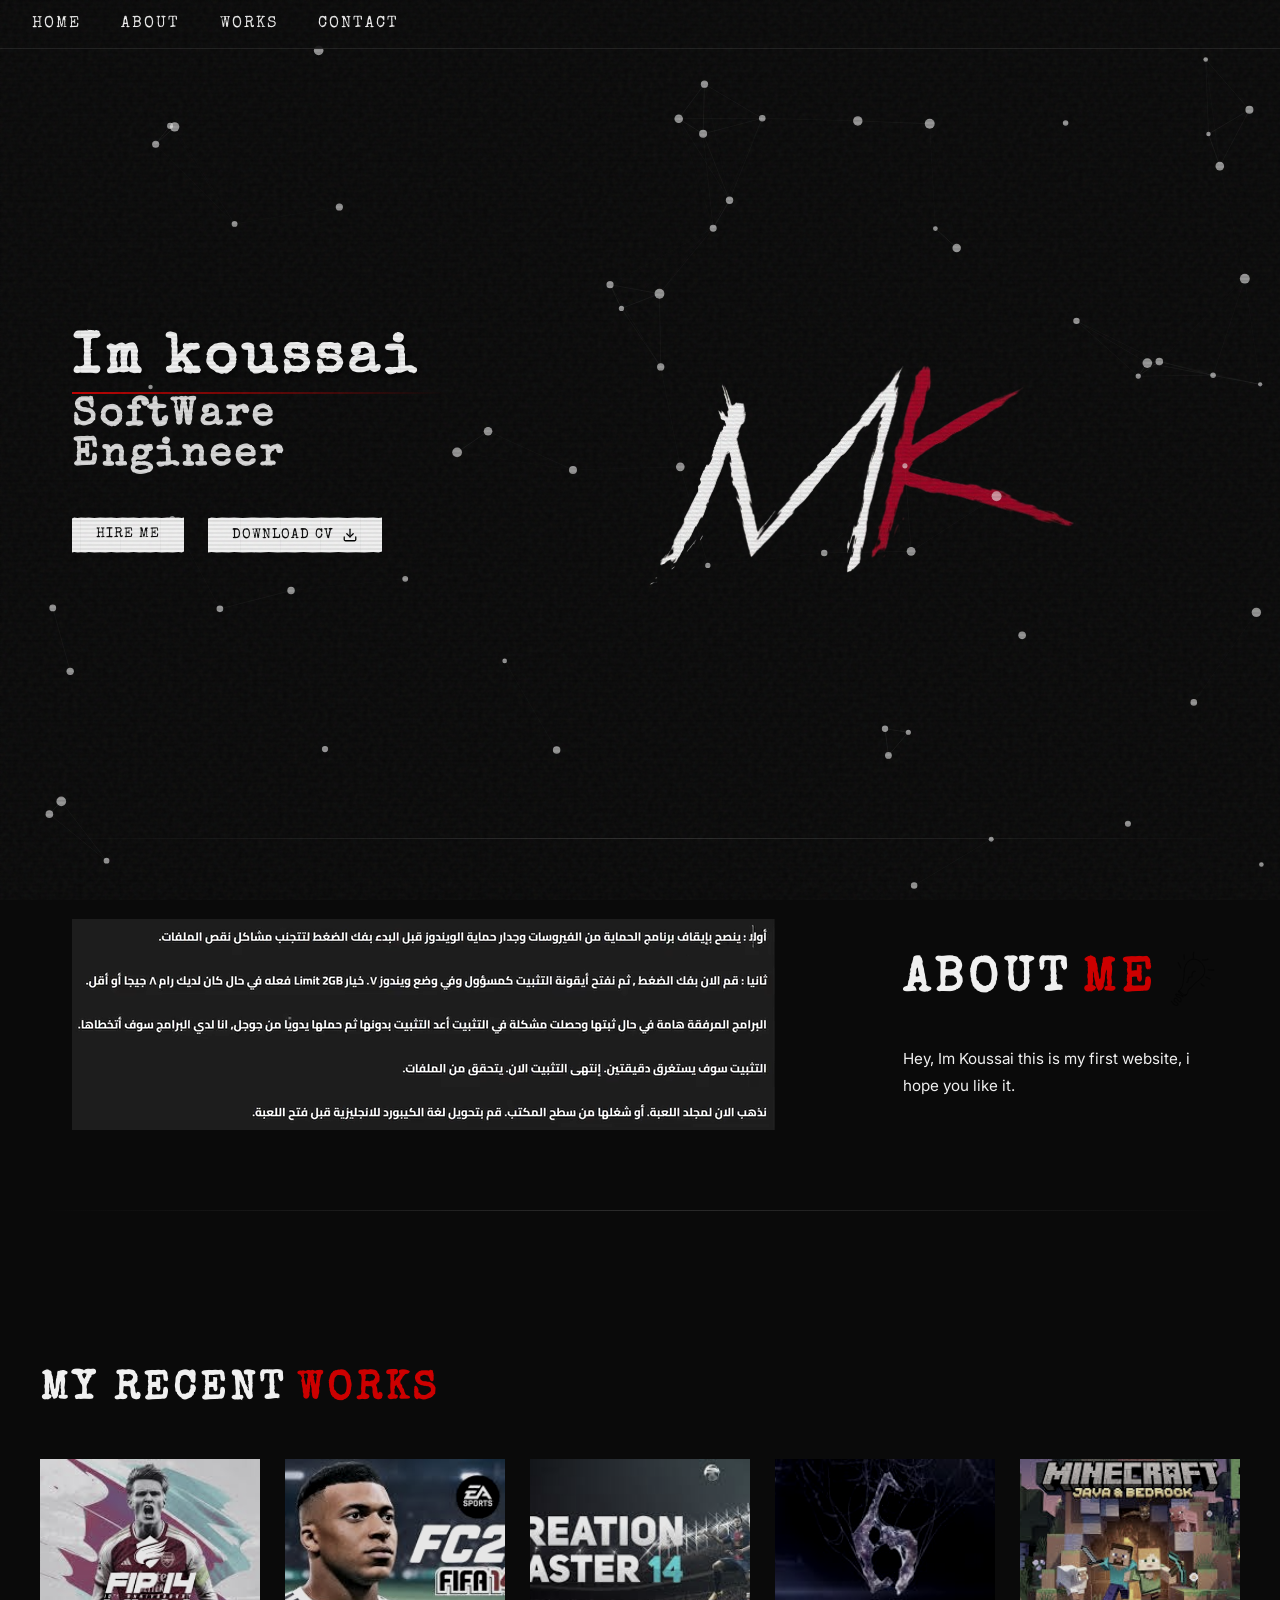
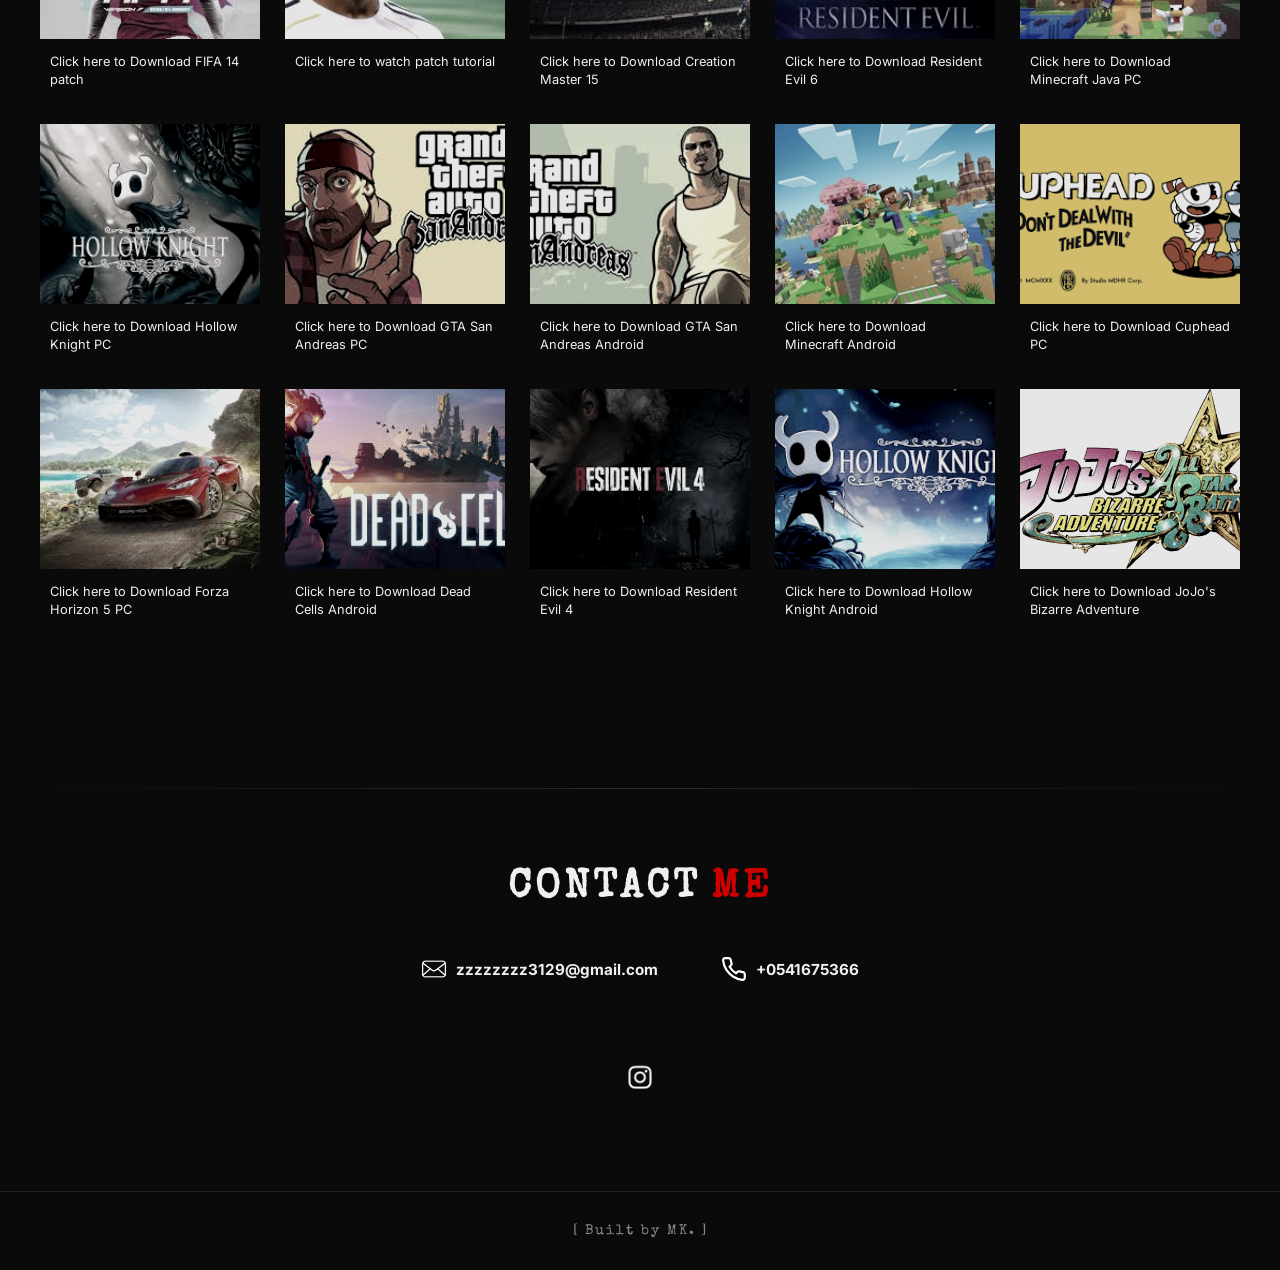
==== commit 137690f3: "Add files via upload" ====
--- a/index.html
+++ b/index.html
@@ -10,6 +10,7 @@
     <title>MK Patches - Game Modifications</title>
 </head>
 <body>
+    <canvas id="particlesCanvas"></canvas>
     <div class="glitch-overlay">
         <div class="scanlines"></div>
         <div class="glitch-slice"></div>
@@ -19,6 +20,95 @@
         <div class="flicker-line"></div>
         <div class="vhs-tracking"></div>
     </div>
+    <script>
+        const canvas = document.getElementById('particlesCanvas');
+        const ctx = canvas.getContext('2d');
+        let particles = [];
+        let mouse = { x: null, y: null };
+
+        function resize() {
+            canvas.width = window.innerWidth;
+            canvas.height = window.innerHeight;
+        }
+        resize();
+        window.addEventListener('resize', resize);
+
+        class Particle {
+            constructor() {
+                this.x = Math.random() * canvas.width;
+                this.y = Math.random() * canvas.height;
+                this.vx = (Math.random() - 0.5) * 0.5;
+                this.vy = (Math.random() - 0.5) * 0.5;
+                this.radius = Math.random() * 3 + 2;
+            }
+            update() {
+                this.x += this.vx;
+                this.y += this.vy;
+                if (this.x < 0 || this.x > canvas.width) this.vx *= -1;
+                if (this.y < 0 || this.y > canvas.height) this.vy *= -1;
+                
+                if (mouse.x && mouse.y) {
+                    const dx = mouse.x - this.x;
+                    const dy = mouse.y - this.y;
+                    const dist = Math.sqrt(dx * dx + dy * dy);
+                    if (dist < 150) {
+                        const force = (150 - dist) / 150;
+                        this.x -= dx * force * 0.02;
+                        this.y -= dy * force * 0.02;
+                    }
+                }
+            }
+            draw() {
+                ctx.beginPath();
+                ctx.arc(this.x, this.y, this.radius, 0, Math.PI * 2);
+                ctx.fillStyle = 'rgba(240, 240, 240, 0.6)';
+                ctx.fill();
+            }
+        }
+
+        const particleCount = Math.min(80, Math.floor(window.innerWidth / 20));
+        for (let i = 0; i < particleCount; i++) {
+            particles.push(new Particle());
+        }
+
+        function connectParticles() {
+            for (let i = 0; i < particles.length; i++) {
+                for (let j = i + 1; j < particles.length; j++) {
+                    const dx = particles[i].x - particles[j].x;
+                    const dy = particles[i].y - particles[j].y;
+                    const distance = Math.sqrt(dx * dx + dy * dy);
+                    if (distance < 150) {
+                        ctx.beginPath();
+                        ctx.moveTo(particles[i].x, particles[i].y);
+                        ctx.lineTo(particles[j].x, particles[j].y);
+                        ctx.strokeStyle = `rgba(240, 240, 240, ${0.15 * (1 - distance / 150)})`;
+                        ctx.lineWidth = 0.5;
+                        ctx.stroke();
+                    }
+                }
+            }
+        }
+
+        function animate() {
+            ctx.clearRect(0, 0, canvas.width, canvas.height);
+            particles.forEach(p => {
+                p.update();
+                p.draw();
+            });
+            connectParticles();
+            requestAnimationFrame(animate);
+        }
+        animate();
+
+        document.addEventListener('mousemove', (e) => {
+            mouse.x = e.clientX;
+            mouse.y = e.clientY;
+        });
+        document.addEventListener('mouseleave', () => {
+            mouse.x = null;
+            mouse.y = null;
+        });
+    </script>
 
 
     <header>
@@ -46,14 +136,14 @@
             /></a>
           </div>
         </div>
-        <img src="hero.png" alt="hero image" class="heroImg" />
+        <img src="Gemini.png" alt="Gemini" class="Gemini" />
     </section>
 
     <div class="section-divider"></div>
 
     <section class="AboutMe" id="AboutMe">
         <img 
-          src="player.jpeg"
+          src="v.png" style="width: 1000px;"
           alt="AboutMe image"
           class="AboutMeImg"
         />  
--- a/styles.css
+++ b/styles.css
@@ -43,6 +43,16 @@
     z-index: 9998;
     opacity: 0.05;
     background-image: url("data:image/svg+xml,%3Csvg viewBox='0 0 200 200' xmlns='http://www.w3.org/2000/svg'%3E%3Cfilter id='noiseFilter'%3E%3CfeTurbulence type='fractalNoise' baseFrequency='0.9' numOctaves='4' stitchTiles='stitch'/%3E%3C/filter%3E%3Crect width='100%25' height='100%25' filter='url(%23noiseFilter)'/%3E%3C/svg%3E");
+}
+
+#particlesCanvas {
+    position: fixed;
+    top: 0;
+    left: 0;
+    width: 100%;
+    height: 100%;
+    pointer-events: none;
+    z-index: 2;
 }
 
 .glitch-overlay {
@@ -74,12 +84,8 @@
 }
 
 @keyframes scanline-move {
-    0% {
-        transform: translateY(0);
-    }
-    100% {
-        transform: translateY(-50%);
-    }
+    0% { transform: translateY(0); }
+    100% { transform: translateY(-50%); }
 }
 
 .glitch-slice {
@@ -91,93 +97,29 @@
     opacity: 0;
 }
 
-.glitch-slice::before,
-.glitch-slice::after {
-    content: '';
-    position: absolute;
-    top: 0;
-    left: 0;
-    width: 100%;
-    height: 100%;
-    background: inherit;
-}
-
-.glitch-slice:nth-child(1) {
-    animation: glitch-1 12s steps(1) infinite;
-}
-
-.glitch-slice:nth-child(2) {
-    animation: glitch-2 15s steps(1) infinite;
-}
-
-.glitch-slice:nth-child(3) {
-    animation: glitch-3 18s steps(1) infinite;
-}
+.glitch-slice:nth-child(1) { animation: glitch-1 12s steps(1) infinite; }
+.glitch-slice:nth-child(2) { animation: glitch-2 15s steps(1) infinite; }
+.glitch-slice:nth-child(3) { animation: glitch-3 18s steps(1) infinite; }
 
 @keyframes glitch-1 {
-    0%, 94%, 100% {
-        opacity: 0;
-        clip-path: inset(0 0 100% 0);
-    }
-    95% {
-        opacity: 0.03;
-        clip-path: inset(20% 0 55% 0);
-        transform: translateX(-3px);
-        background: rgba(204, 0, 0, 0.02);
-    }
-    96% {
-        opacity: 0.02;
-        clip-path: inset(55% 0 25% 0);
-        transform: translateX(4px);
-    }
-    97% {
-        opacity: 0;
-        clip-path: inset(0 0 100% 0);
-    }
+    0%, 94%, 100% { opacity: 0; clip-path: inset(0 0 100% 0); }
+    95% { opacity: 0.03; clip-path: inset(20% 0 55% 0); transform: translateX(-3px); background: rgba(204, 0, 0, 0.02); }
+    96% { opacity: 0.02; clip-path: inset(55% 0 25% 0); transform: translateX(4px); }
+    97% { opacity: 0; clip-path: inset(0 0 100% 0); }
 }
 
 @keyframes glitch-2 {
-    0%, 89%, 100% {
-        opacity: 0;
-        clip-path: inset(0 0 100% 0);
-    }
-    90% {
-        opacity: 0.025;
-        clip-path: inset(40% 0 45% 0);
-        transform: translateX(2px);
-    }
-    91% {
-        opacity: 0.03;
-        clip-path: inset(65% 0 15% 0);
-        transform: translateX(-4px);
-        background: rgba(240, 240, 240, 0.015);
-    }
-    92% {
-        opacity: 0;
-        clip-path: inset(0 0 100% 0);
-    }
+    0%, 89%, 100% { opacity: 0; clip-path: inset(0 0 100% 0); }
+    90% { opacity: 0.025; clip-path: inset(40% 0 45% 0); transform: translateX(2px); }
+    91% { opacity: 0.03; clip-path: inset(65% 0 15% 0); transform: translateX(-4px); background: rgba(240, 240, 240, 0.015); }
+    92% { opacity: 0; clip-path: inset(0 0 100% 0); }
 }
 
 @keyframes glitch-3 {
-    0%, 96%, 100% {
-        opacity: 0;
-        clip-path: inset(0 0 100% 0);
-    }
-    97% {
-        opacity: 0.02;
-        clip-path: inset(10% 0 70% 0);
-        transform: translateX(-2px);
-    }
-    98% {
-        opacity: 0.03;
-        clip-path: inset(75% 0 5% 0);
-        transform: translateX(3px);
-        background: rgba(0, 0, 0, 0.1);
-    }
-    99% {
-        opacity: 0;
-        clip-path: inset(0 0 100% 0);
-    }
+    0%, 96%, 100% { opacity: 0; clip-path: inset(0 0 100% 0); }
+    97% { opacity: 0.02; clip-path: inset(10% 0 70% 0); transform: translateX(-2px); }
+    98% { opacity: 0.03; clip-path: inset(75% 0 5% 0); transform: translateX(3px); background: rgba(0, 0, 0, 0.1); }
+    99% { opacity: 0; clip-path: inset(0 0 100% 0); }
 }
 
 .static-noise {
@@ -192,26 +134,11 @@
 }
 
 @keyframes static-flicker {
-    0% {
-        opacity: 0;
-        transform: translate(0, 0);
-    }
-    25% {
-        opacity: 0.02;
-        transform: translate(-1px, 1px);
-    }
-    50% {
-        opacity: 0;
-        transform: translate(1px, -1px);
-    }
-    75% {
-        opacity: 0.015;
-        transform: translate(0, 0);
-    }
-    100% {
-        opacity: 0;
-        transform: translate(0, 0);
-    }
+    0% { opacity: 0; transform: translate(0, 0); }
+    25% { opacity: 0.02; transform: translate(-1px, 1px); }
+    50% { opacity: 0; transform: translate(1px, -1px); }
+    75% { opacity: 0.015; transform: translate(0, 0); }
+    100% { opacity: 0; transform: translate(0, 0); }
 }
 
 .flicker-line {
@@ -219,55 +146,23 @@
     left: 0;
     width: 100%;
     height: 2px;
-    background: linear-gradient(90deg, 
-        transparent 0%, 
-        rgba(240, 240, 240, 0.08) 20%, 
-        rgba(240, 240, 240, 0.12) 50%, 
-        rgba(240, 240, 240, 0.08) 80%, 
-        transparent 100%
-    );
+    background: linear-gradient(90deg, transparent 0%, rgba(240, 240, 240, 0.08) 20%, rgba(240, 240, 240, 0.12) 50%, rgba(240, 240, 240, 0.08) 80%, transparent 100%);
     opacity: 0;
     animation: flicker-line-move 10s linear infinite;
 }
 
 @keyframes flicker-line-move {
-    0% {
-        top: -2px;
-        opacity: 0;
-    }
-    5% {
-        opacity: 0;
-    }
-    6% {
-        opacity: 1;
-    }
-    8% {
-        opacity: 0;
-    }
-    50% {
-        top: 50%;
-        opacity: 0;
-    }
-    51% {
-        opacity: 0.5;
-    }
-    52% {
-        opacity: 0;
-    }
-    95% {
-        top: 100%;
-        opacity: 0;
-    }
-    96% {
-        opacity: 0.8;
-    }
-    98% {
-        opacity: 0;
-    }
-    100% {
-        top: 100%;
-        opacity: 0;
-    }
+    0% { top: -2px; opacity: 0; }
+    5% { opacity: 0; }
+    6% { opacity: 1; }
+    8% { opacity: 0; }
+    50% { top: 50%; opacity: 0; }
+    51% { opacity: 0.5; }
+    52% { opacity: 0; }
+    95% { top: 100%; opacity: 0; }
+    96% { opacity: 0.8; }
+    98% { opacity: 0; }
+    100% { top: 100%; opacity: 0; }
 }
 
 .vhs-tracking {
@@ -276,48 +171,31 @@
     left: 0;
     width: 100%;
     height: 100%;
-    background: repeating-linear-gradient(
-        180deg,
-        transparent 0px,
-        transparent 3px,
-        rgba(204, 0, 0, 0.01) 3px,
-        rgba(204, 0, 0, 0.01) 4px
-    );
+    background: repeating-linear-gradient(180deg, transparent 0px, transparent 3px, rgba(204, 0, 0, 0.01) 3px, rgba(204, 0, 0, 0.01) 4px);
     animation: vhs-track 0.5s steps(3) infinite;
     opacity: 0;
 }
 
 @keyframes vhs-track {
-    0%, 90%, 100% {
-        opacity: 0;
-        transform: translateY(0);
-    }
-    92% {
-        opacity: 0.5;
-        transform: translateY(-2px);
-    }
-    94% {
-        opacity: 0.3;
-        transform: translateY(1px);
-    }
-    96% {
-        opacity: 0;
-        transform: translateY(0);
-    }
+    0%, 90%, 100% { opacity: 0; transform: translateY(0); }
+    92% { opacity: 0.5; transform: translateY(-2px); }
+    94% { opacity: 0.3; transform: translateY(1px); }
+    96% { opacity: 0; transform: translateY(0); }
 }
 
 header {
     position: fixed;
     top: 0;
-    right: 0;
-    height: 100vh;
-    width: 180px;
-    display: flex;
-    flex-direction: column;
+    left: 0;
+    width: 100%;
+    height: auto;
+    display: flex;
     justify-content: center;
-    align-items: flex-end;
+    align-items: center;
     z-index: 1000;
-    padding-right: 20px;
+    padding: 1rem 2rem;
+    background: rgba(10, 10, 10, 0.9);
+    border-bottom: 1px solid rgba(240, 240, 240, 0.1);
 }
 
 header img {
@@ -330,9 +208,9 @@
 
 .navigation ul {
     display: flex;
-    flex-direction: column;
+    flex-direction: row;
     list-style-type: none;
-    gap: 1.5rem;
+    gap: 2.5rem;
     padding: 0;
     margin: 0;
 }
@@ -346,14 +224,20 @@
 .navigation li::before {
     content: '';
     position: absolute;
-    right: 100%;
-    margin-right: 12px;
-    width: 8px;
-    height: 8px;
+    left: 50%;
+    top: -8px;
+    transform: translateX(-50%);
+    width: 6px;
+    height: 6px;
     border-radius: 50%;
     background-color: #cc0000;
-    box-shadow: 0 0 6px rgba(204, 0, 0, 0.6);
-    transition: all 0.3s ease;
+    box-shadow: 0 0 8px rgba(204, 0, 0, 0.8);
+    opacity: 0;
+    transition: opacity 0.3s ease;
+}
+
+.navigation li:hover::before {
+    opacity: 1;
 }
 
 .navigation a {
@@ -376,29 +260,17 @@
     max-width: 1200px;
     margin: 0 auto;
     height: 1px;
-    background: linear-gradient(90deg, transparent, rgba(240, 240, 240, 0.2), transparent);
-    position: relative;
-}
-
-.section-divider::before {
-    content: '';
-    position: absolute;
-    top: 0;
-    left: 0;
-    width: 100%;
-    height: 100%;
-    background: linear-gradient(90deg, transparent, rgba(240, 240, 240, 0.1), transparent);
-    filter: blur(1px);
+    background: linear-gradient(90deg, transparent, rgba(240, 240, 240, 0.15), transparent);
 }
 
 .hero {
     display: flex;
     justify-content: space-between;
     align-items: center;
-    margin: 5rem auto;
+    margin: 8rem auto 5rem;
     max-width: 1200px;
     padding: 0 2rem;
-    min-height: 80vh;
+    min-height: 70vh;
 }
 
 .arrow {
@@ -436,7 +308,7 @@
     color: #f0f0f0;
     font-family: 'Special Elite', cursive;
     letter-spacing: 3px;
-    opacity: 0.8;
+    opacity: 0.9;
 }
 
 .heroBtns {
@@ -493,8 +365,6 @@
     height: auto;
     object-fit: contain;
     filter: grayscale(40%) contrast(1.1);
-    border: 2px solid rgba(240, 240, 240, 0.3);
-    padding: 5px;
 }
 
 .AboutMe {
@@ -508,11 +378,9 @@
 }
 
 .AboutMeImg {
-    width: 280px;
+    width: 400px;
     height: auto;
     filter: grayscale(30%) contrast(1.1);
-    border: 2px solid rgba(240, 240, 240, 0.3);
-    padding: 5px;
 }
 
 .textContainer {
@@ -547,13 +415,9 @@
 
 .AboutMePar {
     font-size: 0.95rem;
-    color: #d0d0d0;
+    color: #f0f0f0;
     line-height: 1.8;
     max-width: 500px;
-    background: rgba(240, 240, 240, 0.9);
-    color: #0a0a0a;
-    padding: 4px 8px;
-    display: inline;
 }
 
 .works {
@@ -600,8 +464,6 @@
 .works li {
     display: flex;
     flex-direction: column;
-    background: rgba(10, 10, 10, 0.8);
-    border: 1px solid rgba(240, 240, 240, 0.2);
     overflow: hidden;
 }
 
@@ -615,7 +477,6 @@
     object-fit: cover;
     filter: grayscale(60%) contrast(1.1) brightness(0.9);
     transition: all 0.3s ease;
-    border-bottom: 1px solid rgba(240, 240, 240, 0.2);
 }
 
 .works li:hover img {
@@ -626,10 +487,9 @@
 .card-text {
     padding: 10px;
     font-size: 0.8rem;
-    color: #d0d0d0;
+    color: #f0f0f0;
     line-height: 1.4;
     font-family: 'Inter', sans-serif;
-    background: rgba(15, 15, 15, 0.9);
 }
 
 .contactContainer {
@@ -696,14 +556,11 @@
     display: flex;
     align-items: center;
     justify-content: center;
-    background: rgba(10, 10, 10, 0.8);
-    border: 1px solid rgba(240, 240, 240, 0.2);
     padding: 1rem;
     transition: all 0.3s ease;
 }
 
 .socialMedia a:hover {
-    border-color: #cc0000;
     box-shadow: 0 0 15px rgba(204, 0, 0, 0.3);
 }
 
@@ -715,7 +572,7 @@
 }
 
 footer {
-    color: #666;
+    color: #888;
     padding: 2rem;
     text-align: center;
     font-family: 'Special Elite', cursive;
@@ -733,34 +590,19 @@
     content: ' ]';
 }
 
+
 @media (max-width: 1023px) {
     header {
-        position: fixed;
-        top: auto;
-        bottom: 0;
-        right: 0;
-        left: 0;
-        width: 100%;
-        height: auto;
-        flex-direction: row;
-        justify-content: center;
-        align-items: center;
-        background: rgba(10, 10, 10, 0.95);
-        border-top: 1px solid rgba(240, 240, 240, 0.1);
-        padding: 0.8rem 10px;
+        padding: 0.8rem 1rem;
     }
 
     .navigation ul {
-        flex-direction: row;
-        gap: 1.2rem;
-    }
-
-    .navigation li::before {
-        right: auto;
-        top: -10px;
-        left: 50%;
-        transform: translateX(-50%);
-        margin-right: 0;
+        gap: 1.5rem;
+    }
+
+    .navigation a {
+        font-size: 0.85rem;
+        letter-spacing: 1px;
     }
 
     .hero {
@@ -770,6 +612,7 @@
         gap: 2rem;
         padding: 6rem 1rem 4rem;
         min-height: auto;
+        margin-top: 5rem;
     }
 
     .heroImg {
@@ -843,13 +686,18 @@
     .contactContainer {
         margin: 2rem 1rem;
         gap: 1.5rem;
-        padding-bottom: 6rem;
     }
 
     .contact {
         flex-direction: column;
         gap: 1rem;
     }
+    
+    .AboutMeImg {
+        width: 100%;
+        max-width: 380px;
+    }
+
 }
 
 @media (max-width: 480px) {
